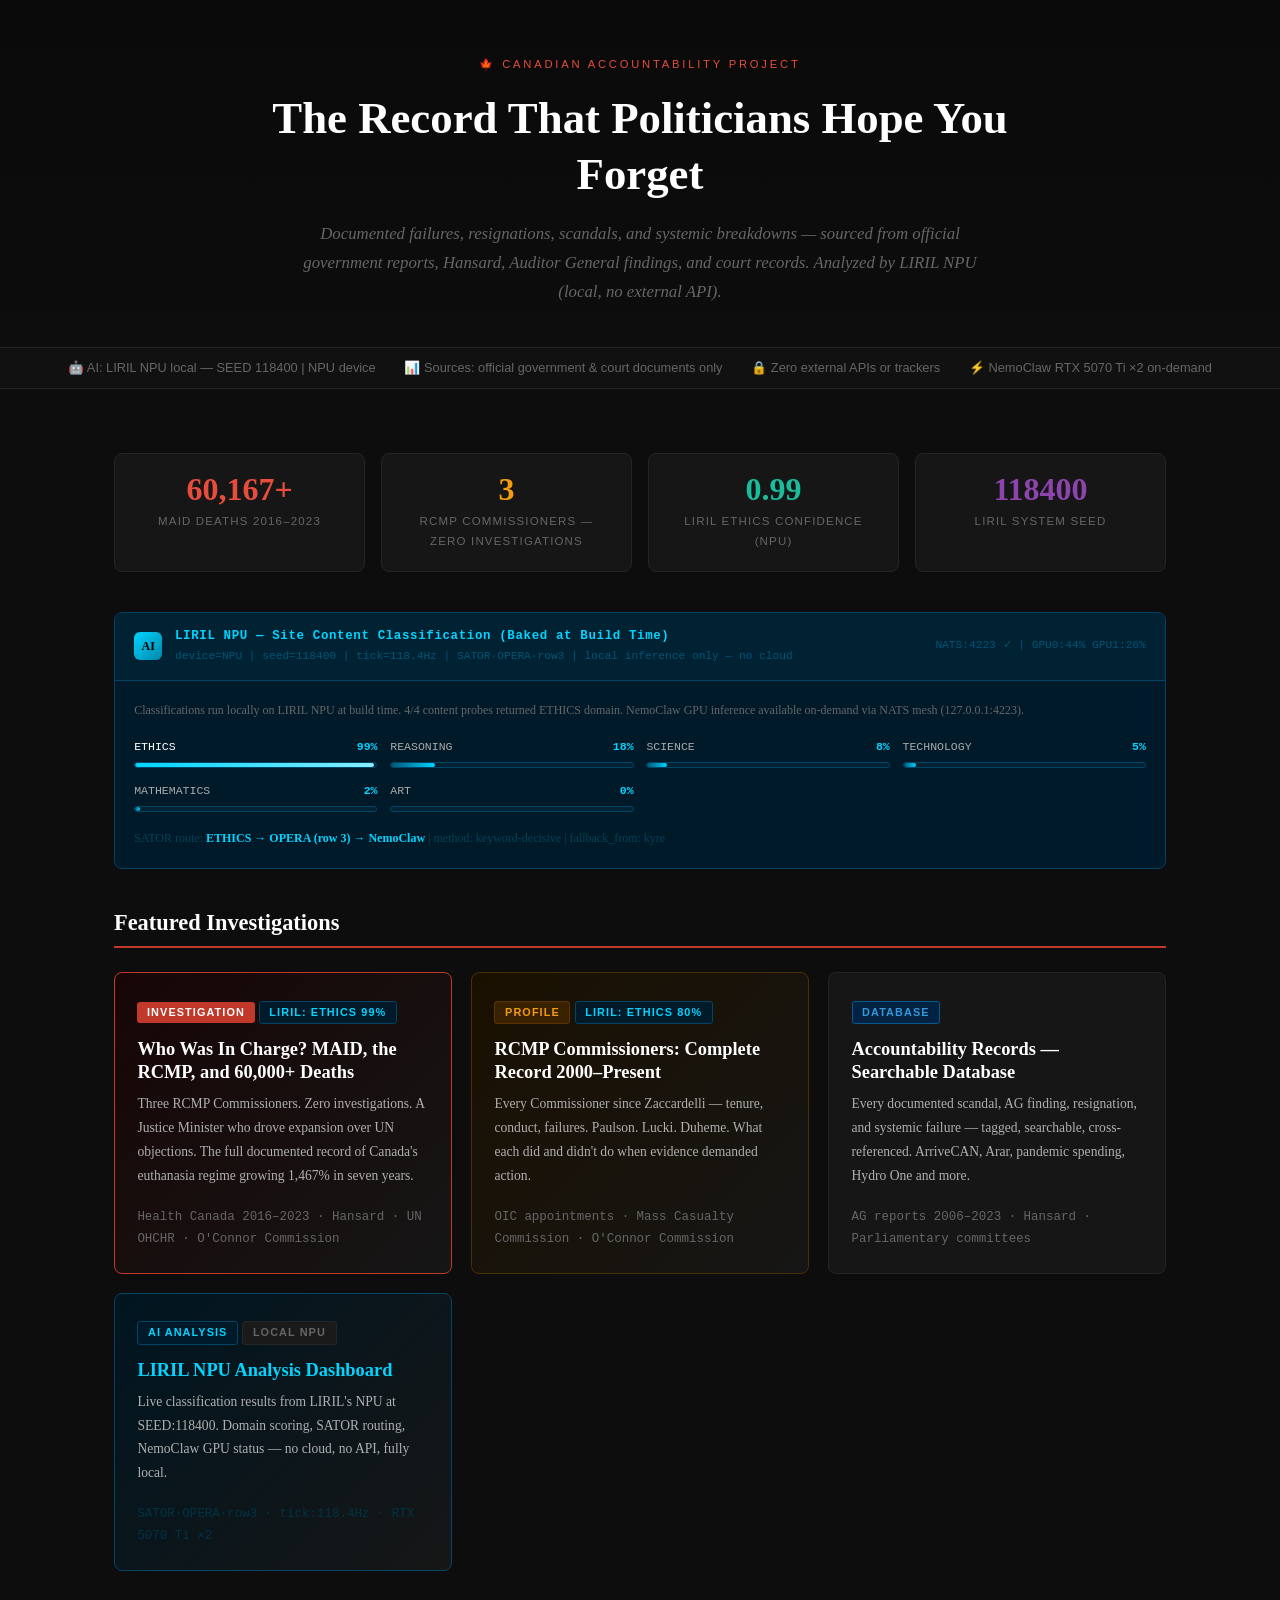
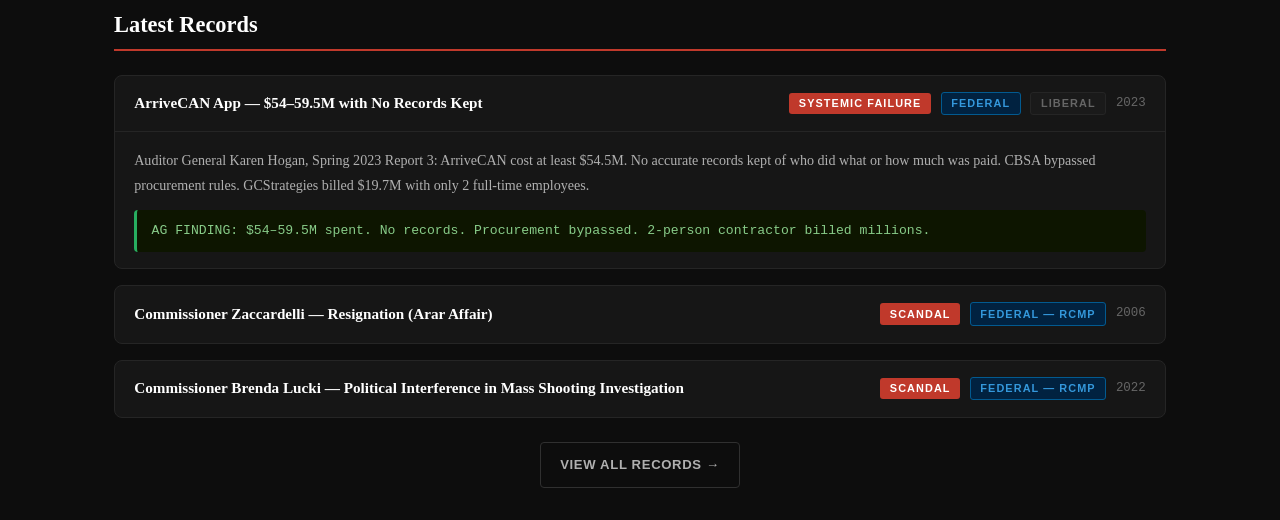
==== index.html @ 7a9d0b4a "feat: Canadian Accountability Project — full LIRIL AI-integrated website 7 pages with shared CSS fra" ====
<!DOCTYPE html>
<html lang="en">
<head>
  <meta charset="UTF-8" />
  <meta name="viewport" content="width=device-width, initial-scale=1.0" />
  <title>Canadian Accountability Project</title>
  <meta name="description" content="Documented record of political, institutional, and legal failures in Canada — powered by LIRIL NPU local AI." />
  <link rel="stylesheet" href="styles.css" />
</head>
<body>
<div id="page-header-placeholder"></div>
<section class="page-hero">
  <div class="hero-tag">🍁 Canadian Accountability Project</div>
  <h1>The Record That Politicians Hope You Forget</h1>
  <p class="hero-sub">Documented failures, resignations, scandals, and systemic breakdowns — sourced from official government reports, Hansard, Auditor General findings, and court records. Analyzed by LIRIL NPU (local, no external API).</p>
</section>
<div class="meta-bar">
  <span>🤖 AI: LIRIL NPU local — SEED 118400 | NPU device</span>
  <span>📊 Sources: official government &amp; court documents only</span>
  <span>🔒 Zero external APIs or trackers</span>
  <span>⚡ NemoClaw RTX 5070 Ti ×2 on-demand</span>
</div>
<main class="container" style="padding-top:2.5rem;padding-bottom:2rem;">
  <div class="stat-grid" style="margin-bottom:2.5rem;">
    <div class="stat-box"><div class="stat-num red">60,167+</div><div class="stat-label">MAID Deaths 2016–2023</div></div>
    <div class="stat-box"><div class="stat-num gold">3</div><div class="stat-label">RCMP Commissioners — Zero Investigations</div></div>
    <div class="stat-box"><div class="stat-num teal">0.99</div><div class="stat-label">LIRIL ETHICS Confidence (NPU)</div></div>
    <div class="stat-box"><div class="stat-num" style="color:var(--purple);">118400</div><div class="stat-label">LIRIL System Seed</div></div>
  </div>
  <div class="liril-panel" style="margin-bottom:2.5rem;">
    <div class="liril-panel-header">
      <div class="liril-icon">AI</div>
      <div><div class="liril-title">LIRIL NPU — Site Content Classification (Baked at Build Time)</div><div style="font-size:0.7rem;color:#005577;font-family:monospace;">device=NPU | seed=118400 | tick=118.4Hz | SATOR·OPERA·row3 | local inference only — no cloud</div></div>
      <div class="liril-meta">NATS:4223 ✓ | GPU0:44% GPU1:26%</div>
    </div>
    <div class="liril-panel-body">
      <p class="text-xs text-muted" style="margin-bottom:1rem;">Classifications run locally on LIRIL NPU at build time. 4/4 content probes returned ETHICS domain. NemoClaw GPU inference available on-demand via NATS mesh (127.0.0.1:4223).</p>
      <div class="domain-grid">
        <div class="domain-bar top-domain"><div class="db-label"><span>ETHICS</span><span class="db-score">99%</span></div><div class="db-track"><div class="db-fill" style="width:99%"></div></div></div>
        <div class="domain-bar"><div class="db-label"><span>REASONING</span><span class="db-score">18%</span></div><div class="db-track"><div class="db-fill" style="width:18%"></div></div></div>
        <div class="domain-bar"><div class="db-label"><span>SCIENCE</span><span class="db-score">8%</span></div><div class="db-track"><div class="db-fill" style="width:8%"></div></div></div>
        <div class="domain-bar"><div class="db-label"><span>TECHNOLOGY</span><span class="db-score">5%</span></div><div class="db-track"><div class="db-fill" style="width:5%"></div></div></div>
        <div class="domain-bar"><div class="db-label"><span>MATHEMATICS</span><span class="db-score">2%</span></div><div class="db-track"><div class="db-fill" style="width:2%"></div></div></div>
        <div class="domain-bar"><div class="db-label"><span>ART</span><span class="db-score">0%</span></div><div class="db-track"><div class="db-fill" style="width:0%"></div></div></div>
      </div>
      <p class="text-xs" style="margin-top:1rem;color:#004455;">SATOR route: <strong style="color:var(--liril-core)">ETHICS → OPERA (row 3) → NemoClaw</strong> | method: keyword-decisive | fallback_from: kyre</p>
    </div>
  </div>
  <h2 class="section-title">Featured Investigations</h2>
  <div class="grid-auto" style="margin-bottom:2.5rem;">
    <a href="maid-accountability.html" class="card card-accent" style="display:block;text-decoration:none;">
      <div style="margin-bottom:0.8rem;"><span class="tag tag-red">INVESTIGATION</span> <span class="tag tag-liril">LIRIL: ETHICS 99%</span></div>
      <h3 style="color:#fff;margin-bottom:0.5rem;">Who Was In Charge? MAID, the RCMP, and 60,000+ Deaths</h3>
      <p class="text-sm">Three RCMP Commissioners. Zero investigations. A Justice Minister who drove expansion over UN objections. The full documented record of Canada's euthanasia regime growing 1,467% in seven years.</p>
      <div style="margin-top:1rem;font-size:0.78rem;color:var(--muted);font-family:monospace;">Health Canada 2016–2023 · Hansard · UN OHCHR · O'Connor Commission</div>
    </a>
    <a href="rcmp-commissioners.html" class="card card-gold" style="display:block;text-decoration:none;">
      <div style="margin-bottom:0.8rem;"><span class="tag tag-gold">PROFILE</span> <span class="tag tag-liril">LIRIL: ETHICS 80%</span></div>
      <h3 style="color:#fff;margin-bottom:0.5rem;">RCMP Commissioners: Complete Record 2000–Present</h3>
      <p class="text-sm">Every Commissioner since Zaccardelli — tenure, conduct, failures. Paulson. Lucki. Duheme. What each did and didn't do when evidence demanded action.</p>
      <div style="margin-top:1rem;font-size:0.78rem;color:var(--muted);font-family:monospace;">OIC appointments · Mass Casualty Commission · O'Connor Commission</div>
    </a>
    <a href="records.html" class="card" style="display:block;text-decoration:none;">
      <div style="margin-bottom:0.8rem;"><span class="tag tag-blue">DATABASE</span></div>
      <h3 style="color:#fff;margin-bottom:0.5rem;">Accountability Records — Searchable Database</h3>
      <p class="text-sm">Every documented scandal, AG finding, resignation, and systemic failure — tagged, searchable, cross-referenced. ArriveCAN, Arar, pandemic spending, Hydro One and more.</p>
      <div style="margin-top:1rem;font-size:0.78rem;color:var(--muted);font-family:monospace;">AG reports 2006–2023 · Hansard · Parliamentary committees</div>
    </a>
    <a href="liril-analysis.html" class="card card-liril" style="display:block;text-decoration:none;">
      <div style="margin-bottom:0.8rem;"><span class="tag tag-liril">AI ANALYSIS</span> <span class="tag tag-muted">LOCAL NPU</span></div>
      <h3 style="color:var(--liril-core);margin-bottom:0.5rem;">LIRIL NPU Analysis Dashboard</h3>
      <p class="text-sm">Live classification results from LIRIL's NPU at SEED:118400. Domain scoring, SATOR routing, NemoClaw GPU status — no cloud, no API, fully local.</p>
      <div style="margin-top:1rem;font-size:0.78rem;color:#003344;font-family:monospace;">SATOR·OPERA·row3 · tick:118.4Hz · RTX 5070 Ti ×2</div>
    </a>
  </div>
  <h2 class="section-title">Latest Records</h2>
  <div class="record-card open"><div class="record-header" onclick="this.parentElement.classList.toggle('open')"><span class="record-title">ArriveCAN App — $54–59.5M with No Records Kept</span><span class="tag tag-red">SYSTEMIC FAILURE</span><span class="tag tag-blue">Federal</span><span class="tag tag-muted">Liberal</span><span class="record-year">2023</span></div><div class="record-body"><p>Auditor General Karen Hogan, Spring 2023 Report 3: ArriveCAN cost at least $54.5M. No accurate records kept of who did what or how much was paid. CBSA bypassed procurement rules. GCStrategies billed $19.7M with only 2 full-time employees.</p><div class="record-outcome outcome-systemic">AG FINDING: $54–59.5M spent. No records. Procurement bypassed. 2-person contractor billed millions.</div></div></div>
  <div class="record-card"><div class="record-header" onclick="this.parentElement.classList.toggle('open')"><span class="record-title">Commissioner Zaccardelli — Resignation (Arar Affair)</span><span class="tag tag-red">SCANDAL</span><span class="tag tag-blue">Federal — RCMP</span><span class="record-year">2006</span></div><div class="record-body"><p>Commissioner Zaccardelli resigned December 6, 2006 after contradicting his parliamentary testimony on the Maher Arar affair. O'Connor Commission found RCMP provided false information to the US leading to Arar's rendition to Syria and torture.</p><div class="record-outcome outcome-resigned">Resigned Dec 6, 2006. O'Connor Commission: RCMP false information → Arar rendition and torture.</div></div></div>
  <div class="record-card"><div class="record-header" onclick="this.parentElement.classList.toggle('open')"><span class="record-title">Commissioner Brenda Lucki — Political Interference in Mass Shooting Investigation</span><span class="tag tag-red">SCANDAL</span><span class="tag tag-blue">Federal — RCMP</span><span class="record-year">2022</span></div><div class="record-body"><p>Mass Casualty Commission (2023) found Lucki told senior RCMP officers she had promised the PM's office and Minister Bill Blair the RCMP would release firearms information to support the government's gun control agenda. She resigned September 2023.</p><div class="record-outcome outcome-resigned">Mass Casualty Commission: Lucki committed to release information for political agenda. Resigned September 2023.</div></div></div>
  <div style="text-align:center;margin-top:1.5rem;"><a href="records.html" class="btn btn-ghost">View All Records →</a></div>
</main>
<div id="page-footer-placeholder"></div>
<script src="nav.js"></script>
</body>
</html>
---- styles.css ----
/* ═══════════════════════════════════════════════════════════
   CANADIAN ACCOUNTABILITY PROJECT — Shared Stylesheet
   Built for: ABCXYZ.github.io
   AI: LIRIL NPU (local) + NemoClaw GPU inference
   No external dependencies. No CDN. No API calls.
   ═══════════════════════════════════════════════════════════ */

/* ── Reset & Variables ── */
:root {
  --bg:        #0d0d0d;
  --surface:   #111111;
  --card:      #161616;
  --card2:     #1a1a1a;
  --border:    #252525;
  --border2:   #303030;
  --accent:    #c0392b;
  --accent2:   #e74c3c;
  --accent-glow: rgba(192,57,43,0.15);
  --gold:      #f39c12;
  --gold2:     #e67e22;
  --blue:      #3498db;
  --green:     #27ae60;
  --green2:    #2ecc71;
  --purple:    #8e44ad;
  --teal:      #1abc9c;
  --text:      #e0e0e0;
  --text2:     #b0b0b0;
  --muted:     #666;
  --muted2:    #444;
  --warn:      #e67e22;
  --info:      #2980b9;

  /* LIRIL NPU theme colours */
  --liril-core:   #00d4ff;
  --liril-bg:     #001a2a;
  --liril-border: #004466;
  --nemo-core:    #aa66ff;
  --nemo-bg:      #0f001a;

  --radius: 8px;
  --radius-sm: 4px;
  --shadow: 0 4px 24px rgba(0,0,0,0.6);
  --transition: 0.18s ease;
}

*, *::before, *::after { box-sizing: border-box; margin: 0; padding: 0; }

html { scroll-behavior: smooth; }

body {
  background: var(--bg);
  color: var(--text);
  font-family: 'Georgia', 'Times New Roman', serif;
  font-size: 17px;
  line-height: 1.75;
  min-height: 100vh;
}

/* ── Typography ── */
h1, h2, h3, h4, h5, h6 { line-height: 1.25; }
h1 { font-size: clamp(1.6rem, 4vw, 2.8rem); font-weight: 900; color: #fff; }
h2 { font-size: clamp(1.2rem, 2.5vw, 1.6rem); font-weight: 800; color: #fff; }
h3 { font-size: 1.15rem; font-weight: 700; color: var(--gold); }
h4 { font-size: 1rem; font-weight: 700; color: var(--text2); }
p  { margin-bottom: 1.2rem; color: var(--text2); }
p:last-child { margin-bottom: 0; }
a  { color: var(--accent2); text-decoration: none; transition: color var(--transition); }
a:hover { color: #fff; text-decoration: underline; }
strong { color: #fff; }
em { color: var(--text); }
ul, ol { padding-left: 1.5rem; }
li { margin-bottom: 0.4rem; color: var(--text2); }
code {
  font-family: 'Courier New', monospace;
  background: #1e1e1e;
  border: 1px solid var(--border2);
  border-radius: var(--radius-sm);
  padding: 0.1em 0.4em;
  font-size: 0.88em;
  color: var(--teal);
}
blockquote {
  background: var(--surface);
  border-left: 5px solid var(--gold);
  padding: 1.2rem 1.5rem;
  margin: 1.5rem 0;
  border-radius: 0 var(--radius) var(--radius) 0;
  font-style: italic;
  color: #ccc;
}
blockquote cite {
  display: block;
  font-style: normal;
  font-size: 0.82rem;
  color: var(--muted);
  margin-top: 0.7rem;
}
hr {
  border: none;
  border-top: 1px solid var(--border);
  margin: 2rem 0;
}

/* ── Layout ── */
.container { max-width: 1100px; margin: 0 auto; padding: 0 1.5rem; }
.container-narrow { max-width: 820px; margin: 0 auto; padding: 0 1.5rem; }
.grid-2 { display: grid; grid-template-columns: 1fr 1fr; gap: 1.5rem; }
.grid-3 { display: grid; grid-template-columns: repeat(3, 1fr); gap: 1.2rem; }
.grid-auto { display: grid; grid-template-columns: repeat(auto-fit, minmax(280px, 1fr)); gap: 1.2rem; }
.flex { display: flex; }
.flex-center { display: flex; align-items: center; justify-content: center; }
.flex-between { display: flex; align-items: center; justify-content: space-between; }
.gap-1 { gap: 0.5rem; }
.gap-2 { gap: 1rem; }
.gap-3 { gap: 1.5rem; }

/* ── Sitewide Header ── */
.site-header {
  background: #080808;
  border-bottom: 3px solid var(--accent);
  position: sticky;
  top: 0;
  z-index: 1000;
  box-shadow: 0 2px 20px rgba(0,0,0,0.8);
}
.site-header .header-inner {
  max-width: 1100px;
  margin: 0 auto;
  padding: 0 1.5rem;
  display: flex;
  align-items: center;
  justify-content: space-between;
  height: 64px;
  gap: 1.5rem;
}
.site-logo {
  font-family: 'Georgia', serif;
  font-size: 1.05rem;
  font-weight: 900;
  color: #fff;
  text-decoration: none;
  flex-shrink: 0;
  letter-spacing: -0.01em;
}
.site-logo span { color: var(--accent2); }
.site-logo .logo-sub {
  display: block;
  font-size: 0.62rem;
  font-weight: 400;
  color: var(--muted);
  letter-spacing: 0.15em;
  text-transform: uppercase;
  margin-top: -2px;
}

/* Site Nav */
.site-nav { display: flex; gap: 0; }
.site-nav a {
  display: block;
  padding: 0.5rem 0.9rem;
  font-size: 0.82rem;
  font-family: Arial, sans-serif;
  font-weight: 600;
  color: var(--text2);
  text-decoration: none;
  letter-spacing: 0.04em;
  text-transform: uppercase;
  border-radius: var(--radius-sm);
  transition: color var(--transition), background var(--transition);
  white-space: nowrap;
}
.site-nav a:hover, .site-nav a.active {
  color: #fff;
  background: rgba(255,255,255,0.06);
}
.site-nav a.active { color: var(--accent2); }

/* LIRIL status pill in header */
.liril-status-pill {
  display: flex;
  align-items: center;
  gap: 0.5rem;
  background: var(--liril-bg);
  border: 1px solid var(--liril-border);
  border-radius: 20px;
  padding: 0.3rem 0.8rem;
  font-size: 0.72rem;
  font-family: 'Courier New', monospace;
  color: var(--liril-core);
  flex-shrink: 0;
  white-space: nowrap;
}
.liril-status-pill .dot {
  width: 7px; height: 7px;
  border-radius: 50%;
  background: var(--liril-core);
  animation: pulse-dot 2s ease-in-out infinite;
  flex-shrink: 0;
}
@keyframes pulse-dot {
  0%, 100% { opacity: 1; box-shadow: 0 0 0 0 rgba(0,212,255,0.5); }
  50%       { opacity: 0.6; box-shadow: 0 0 0 4px rgba(0,212,255,0); }
}

/* Mobile menu toggle */
.menu-toggle {
  display: none;
  background: none;
  border: 1px solid var(--border2);
  color: var(--text2);
  padding: 0.4rem 0.7rem;
  border-radius: var(--radius-sm);
  cursor: pointer;
  font-size: 1.1rem;
}

/* ── Page Hero ── */
.page-hero {
  background: linear-gradient(180deg, #0a0a0a 0%, var(--bg) 100%);
  border-bottom: 1px solid var(--border);
  padding: 3rem 1.5rem 2.5rem;
  text-align: center;
}
.page-hero .hero-tag {
  display: inline-block;
  font-size: 0.7rem;
  letter-spacing: 0.25em;
  text-transform: uppercase;
  color: var(--accent2);
  margin-bottom: 1rem;
  font-family: Arial, sans-serif;
}
.page-hero h1 { margin-bottom: 1rem; max-width: 800px; margin-left: auto; margin-right: auto; }
.page-hero .hero-sub {
  font-size: 1.05rem;
  color: var(--muted);
  max-width: 680px;
  margin: 0 auto;
  font-style: italic;
}
.meta-bar {
  background: var(--surface);
  border-bottom: 1px solid var(--border);
  padding: 0.55rem 1.5rem;
  display: flex;
  flex-wrap: wrap;
  gap: 1rem 1.8rem;
  justify-content: center;
  font-size: 0.8rem;
  font-family: Arial, sans-serif;
  color: var(--muted);
}

/* ── Cards ── */
.card {
  background: var(--card);
  border: 1px solid var(--border);
  border-radius: var(--radius);
  padding: 1.4rem;
  transition: border-color var(--transition), box-shadow var(--transition);
}
.card:hover { border-color: var(--border2); }
.card.card-accent { border-color: var(--accent); background: linear-gradient(135deg, #180606, var(--card)); }
.card.card-liril  { border-color: var(--liril-border); background: linear-gradient(135deg, #001520, var(--card)); }
.card.card-gold   { border-color: #4a3000; background: linear-gradient(135deg, #1a1000, var(--card)); }

/* ── Tags / Badges ── */
.tag {
  display: inline-block;
  font-size: 0.68rem;
  font-family: Arial, sans-serif;
  font-weight: 700;
  letter-spacing: 0.1em;
  text-transform: uppercase;
  padding: 0.2rem 0.6rem;
  border-radius: 3px;
  line-height: 1.4;
}
.tag-red    { background: var(--accent);  color: #fff; }
.tag-gold   { background: #3a2200;       color: var(--gold); border: 1px solid #5a3500; }
.tag-blue   { background: #012240;       color: var(--blue); border: 1px solid #025a90; }
.tag-green  { background: #012210;       color: var(--green2); border: 1px solid #025a30; }
.tag-purple { background: #1a0a2a;       color: #cc99ff; border: 1px solid #5a2a8a; }
.tag-liril  { background: var(--liril-bg); color: var(--liril-core); border: 1px solid var(--liril-border); }
.tag-muted  { background: #1a1a1a;       color: var(--muted); border: 1px solid var(--border); }

/* ── Tables ── */
.data-table {
  width: 100%;
  border-collapse: collapse;
  font-size: 0.9rem;
  font-family: Arial, sans-serif;
}
.data-table th {
  background: #181818;
  color: var(--gold);
  padding: 0.65rem 1rem;
  text-align: left;
  font-size: 0.72rem;
  letter-spacing: 0.1em;
  text-transform: uppercase;
  border-bottom: 2px solid var(--border);
  white-space: nowrap;
}
.data-table td {
  padding: 0.6rem 1rem;
  border-bottom: 1px solid var(--border);
  color: var(--text2);
  vertical-align: top;
}
.data-table tr:last-child td { border-bottom: none; }
.data-table tr:hover td { background: rgba(255,255,255,0.02); }
.data-table .num { text-align: right; font-variant-numeric: tabular-nums; font-family: 'Courier New', monospace; }
.data-table .high { color: var(--accent2); font-weight: 700; }
.data-table .muted-cell { color: var(--muted); font-style: italic; font-size: 0.82rem; }
.data-table tr.highlight-row td { background: #1a0808; }
.data-table tr.total-row td { background: #1f0808; color: #fff; font-weight: 700; border-top: 2px solid var(--accent); }

/* ── LIRIL Analysis Panel ── */
.liril-panel {
  background: var(--liril-bg);
  border: 1px solid var(--liril-border);
  border-radius: var(--radius);
  overflow: hidden;
  margin: 2rem 0;
}
.liril-panel-header {
  background: #002233;
  border-bottom: 1px solid var(--liril-border);
  padding: 0.8rem 1.2rem;
  display: flex;
  align-items: center;
  gap: 0.8rem;
}
.liril-panel-header .liril-icon {
  width: 28px; height: 28px;
  background: linear-gradient(135deg, var(--liril-core), #0088aa);
  border-radius: 6px;
  display: flex; align-items: center; justify-content: center;
  font-size: 0.75rem; font-weight: 900; color: #000;
  flex-shrink: 0;
}
.liril-panel-header .liril-title {
  font-family: 'Courier New', monospace;
  font-size: 0.78rem;
  color: var(--liril-core);
  font-weight: 700;
  letter-spacing: 0.05em;
}
.liril-panel-header .liril-meta {
  margin-left: auto;
  font-family: 'Courier New', monospace;
  font-size: 0.7rem;
  color: #005577;
}
.liril-panel-body { padding: 1.2rem; }

/* Domain bars */
.domain-grid {
  display: grid;
  grid-template-columns: repeat(auto-fit, minmax(200px, 1fr));
  gap: 0.8rem;
  margin: 0.8rem 0;
}
.domain-bar { }
.domain-bar .db-label {
  display: flex;
  justify-content: space-between;
  font-family: 'Courier New', monospace;
  font-size: 0.72rem;
  color: #aaa;
  margin-bottom: 0.3rem;
}
.domain-bar .db-label .db-score { color: var(--liril-core); font-weight: 700; }
.domain-bar .db-track {
  height: 6px;
  background: #002233;
  border-radius: 3px;
  overflow: hidden;
  border: 1px solid var(--liril-border);
}
.domain-bar .db-fill {
  height: 100%;
  border-radius: 3px;
  background: linear-gradient(90deg, #005577, var(--liril-core));
  transition: width 1s ease;
}
.domain-bar.top-domain .db-fill { background: linear-gradient(90deg, var(--liril-core), #88eeff); }
.domain-bar.top-domain .db-label { color: #fff; }

/* ── Section separators ── */
.section-rule {
  border: none;
  height: 2px;
  background: linear-gradient(90deg, var(--accent), transparent);
  margin: 3rem 0 2rem;
}
.section-title {
  font-size: 1.4rem;
  font-weight: 800;
  color: #fff;
  margin-bottom: 1.5rem;
  padding-bottom: 0.6rem;
  border-bottom: 2px solid var(--accent);
}

/* ── Timeline ── */
.timeline { margin: 1.5rem 0; }
.tl-item { display: flex; gap: 1.5rem; margin-bottom: 0; padding: 1rem 0; border-bottom: 1px solid var(--border); }
.tl-item:last-child { border-bottom: none; }
.tl-left { min-width: 100px; flex-shrink: 0; }
.tl-date { font-family: 'Courier New', monospace; font-size: 0.8rem; font-weight: 700; color: var(--gold); }
.tl-dot { width: 10px; height: 10px; background: var(--accent); border-radius: 50%; margin-top: 0.5rem; }
.tl-content .tl-title { font-weight: 700; color: #fff; margin-bottom: 0.3rem; font-size: 0.97rem; }
.tl-content p { font-size: 0.88rem; margin: 0; }

/* ── Search ── */
.search-bar {
  display: flex;
  gap: 0.5rem;
  margin-bottom: 1.5rem;
}
.search-bar input {
  flex: 1;
  background: var(--surface);
  border: 1px solid var(--border2);
  border-radius: var(--radius-sm);
  padding: 0.7rem 1rem;
  color: var(--text);
  font-family: Arial, sans-serif;
  font-size: 0.9rem;
  outline: none;
  transition: border-color var(--transition);
}
.search-bar input:focus { border-color: var(--accent2); }
.search-bar input::placeholder { color: var(--muted); }
.btn {
  display: inline-flex;
  align-items: center;
  gap: 0.4rem;
  padding: 0.65rem 1.2rem;
  border-radius: var(--radius-sm);
  font-size: 0.82rem;
  font-family: Arial, sans-serif;
  font-weight: 700;
  letter-spacing: 0.05em;
  cursor: pointer;
  text-transform: uppercase;
  border: none;
  transition: all var(--transition);
  text-decoration: none;
}
.btn-primary { background: var(--accent); color: #fff; }
.btn-primary:hover { background: var(--accent2); color: #fff; text-decoration: none; }
.btn-ghost { background: transparent; color: var(--text2); border: 1px solid var(--border2); }
.btn-ghost:hover { border-color: var(--text2); color: #fff; text-decoration: none; }
.btn-liril { background: var(--liril-bg); color: var(--liril-core); border: 1px solid var(--liril-border); }
.btn-liril:hover { background: #003344; text-decoration: none; }

/* ── Filter chips ── */
.filter-row { display: flex; flex-wrap: wrap; gap: 0.5rem; margin-bottom: 1.5rem; }
.filter-chip {
  padding: 0.35rem 0.9rem;
  border-radius: 20px;
  font-size: 0.78rem;
  font-family: Arial, sans-serif;
  font-weight: 600;
  cursor: pointer;
  border: 1px solid var(--border2);
  background: var(--surface);
  color: var(--text2);
  transition: all var(--transition);
  user-select: none;
}
.filter-chip:hover, .filter-chip.active { border-color: var(--accent2); color: #fff; background: rgba(231,76,60,0.12); }
.filter-chip.active { background: var(--accent); border-color: var(--accent); color: #fff; }

/* ── Record cards ── */
.record-card {
  background: var(--card);
  border: 1px solid var(--border);
  border-radius: var(--radius);
  margin-bottom: 1rem;
  overflow: hidden;
  transition: border-color var(--transition);
}
.record-card:hover { border-color: var(--border2); }
.record-card.hidden { display: none; }
.record-header {
  padding: 0.9rem 1.2rem;
  display: flex;
  flex-wrap: wrap;
  align-items: center;
  gap: 0.6rem;
  cursor: pointer;
  border-bottom: 1px solid transparent;
  transition: border-color var(--transition);
}
.record-card.open .record-header { border-bottom-color: var(--border); }
.record-title {
  font-weight: 700;
  color: #fff;
  font-size: 0.95rem;
  flex: 1;
  min-width: 200px;
}
.record-year {
  font-family: 'Courier New', monospace;
  font-size: 0.78rem;
  color: var(--muted);
}
.record-body {
  padding: 1rem 1.2rem;
  display: none;
}
.record-card.open .record-body { display: block; }
.record-body p { font-size: 0.88rem; margin-bottom: 0.8rem; }
.record-outcome {
  font-size: 0.82rem;
  font-family: 'Courier New', monospace;
  padding: 0.6rem 0.9rem;
  border-radius: var(--radius-sm);
  margin-top: 0.8rem;
  border-left: 3px solid;
}
.outcome-resigned  { background: #150606; color: #cc8888; border-color: var(--accent); }
.outcome-systemic  { background: #0d1500; color: #88cc88; border-color: var(--green); }
.outcome-charged   { background: #150a00; color: #ccaa66; border-color: var(--gold); }
.outcome-ongoing   { background: #001022; color: #6699cc; border-color: var(--blue); }
.outcome-acquitted { background: #0d0d0d; color: var(--muted); border-color: var(--muted2); }

/* ── Stats ── */
.stat-grid { display: grid; grid-template-columns: repeat(auto-fit, minmax(160px, 1fr)); gap: 1rem; margin: 1.5rem 0; }
.stat-box {
  background: var(--card);
  border: 1px solid var(--border);
  border-radius: var(--radius);
  padding: 1.2rem;
  text-align: center;
}
.stat-box .stat-num {
  font-size: 2rem;
  font-weight: 900;
  color: #fff;
  font-variant-numeric: tabular-nums;
  line-height: 1;
  margin-bottom: 0.4rem;
}
.stat-box .stat-num.red { color: var(--accent2); }
.stat-box .stat-num.gold { color: var(--gold); }
.stat-box .stat-num.teal { color: var(--teal); }
.stat-box .stat-label { font-size: 0.72rem; font-family: Arial, sans-serif; color: var(--muted); letter-spacing: 0.1em; text-transform: uppercase; }

/* ── Footer ── */
.site-footer {
  background: var(--surface);
  border-top: 1px solid var(--border);
  padding: 2.5rem 1.5rem;
  margin-top: 4rem;
  font-family: Arial, sans-serif;
}
.site-footer .footer-inner {
  max-width: 1100px;
  margin: 0 auto;
  display: grid;
  grid-template-columns: repeat(auto-fit, minmax(200px, 1fr));
  gap: 2rem;
}
.site-footer h4 { font-size: 0.75rem; letter-spacing: 0.15em; text-transform: uppercase; color: var(--text2); margin-bottom: 1rem; }
.site-footer ul { list-style: none; padding: 0; }
.site-footer ul li { margin-bottom: 0.5rem; }
.site-footer ul li a { font-size: 0.85rem; color: var(--muted); }
.site-footer ul li a:hover { color: var(--text2); text-decoration: none; }
.site-footer .footer-bottom {
  max-width: 1100px;
  margin: 2rem auto 0;
  padding-top: 1.5rem;
  border-top: 1px solid var(--border);
  display: flex;
  flex-wrap: wrap;
  gap: 1rem;
  justify-content: space-between;
  font-size: 0.78rem;
  color: var(--muted);
}
.footer-liril-sig {
  font-family: 'Courier New', monospace;
  font-size: 0.7rem;
  color: var(--liril-border);
  display: flex;
  align-items: center;
  gap: 0.5rem;
}
.footer-liril-sig .dot { width: 6px; height: 6px; background: var(--liril-core); border-radius: 50%; opacity: 0.5; }

/* ── Utility ── */
.text-red    { color: var(--accent2); }
.text-gold   { color: var(--gold); }
.text-teal   { color: var(--teal); }
.text-muted  { color: var(--muted); }
.text-center { text-align: center; }
.text-right  { text-align: right; }
.text-mono   { font-family: 'Courier New', monospace; }
.text-sm     { font-size: 0.85rem; }
.text-xs     { font-size: 0.75rem; }
.mt-1 { margin-top: 0.5rem; }
.mt-2 { margin-top: 1rem; }
.mt-3 { margin-top: 1.5rem; }
.mt-4 { margin-top: 2rem; }
.mb-1 { margin-bottom: 0.5rem; }
.mb-2 { margin-bottom: 1rem; }
.mb-3 { margin-bottom: 1.5rem; }
.mb-4 { margin-bottom: 2rem; }
.p-2 { padding: 1rem; }
.p-3 { padding: 1.5rem; }
.visually-hidden { position: absolute; width: 1px; height: 1px; overflow: hidden; clip: rect(0,0,0,0); }

/* ── Sources box ── */
.sources-box {
  background: var(--surface);
  border: 1px solid var(--border);
  border-radius: var(--radius);
  padding: 1.5rem;
  margin-top: 3rem;
  font-size: 0.82rem;
  font-family: Arial, sans-serif;
}
.sources-box h3 { font-size: 0.82rem; letter-spacing: 0.08em; color: var(--text2); margin-bottom: 1rem; }
.sources-box ol { padding-left: 1.5rem; }
.sources-box li { margin-bottom: 0.5rem; line-height: 1.5; color: var(--muted); }

/* ── Responsive ── */
@media (max-width: 768px) {
  body { font-size: 15px; }
  .site-header .header-inner { flex-wrap: wrap; height: auto; padding: 0.8rem 1rem; gap: 0.5rem; }
  .site-nav { display: none; width: 100%; flex-direction: column; gap: 0; }
  .site-nav.open { display: flex; padding: 0.5rem 0; border-top: 1px solid var(--border); }
  .site-nav a { padding: 0.7rem 0; }
  .menu-toggle { display: block; }
  .liril-status-pill { display: none; }
  .grid-2, .grid-3 { grid-template-columns: 1fr; }
  .data-table { font-size: 0.78rem; }
  .data-table th, .data-table td { padding: 0.5rem 0.6rem; }
  .page-hero { padding: 2rem 1rem 1.5rem; }
}
@media (max-width: 480px) {
  .stat-grid { grid-template-columns: 1fr 1fr; }
  .filter-row { gap: 0.4rem; }
  .filter-chip { font-size: 0.72rem; padding: 0.28rem 0.7rem; }
}

/* ── Print ── */
@media print {
  .site-header, .site-footer, .liril-panel { display: none; }
  body { background: white; color: black; font-size: 12pt; }
  .card { border: 1px solid #ccc; }
}
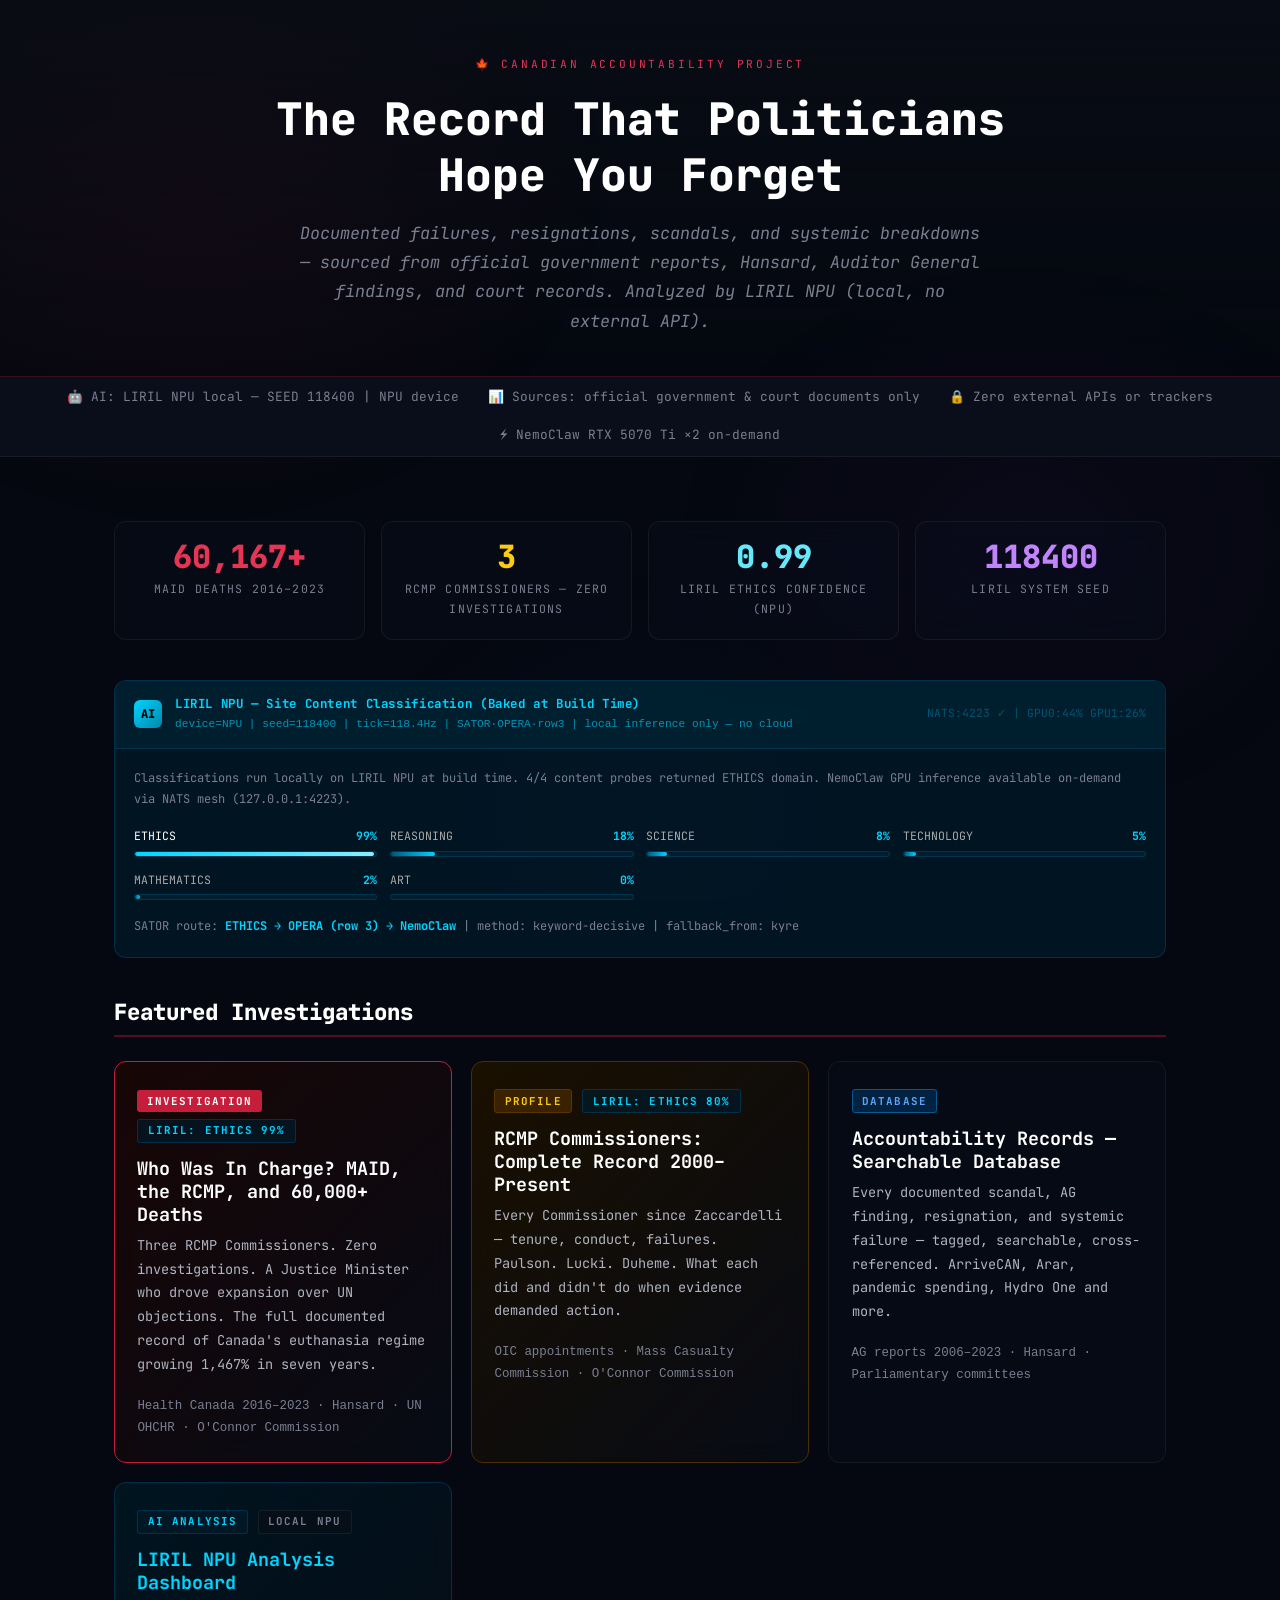
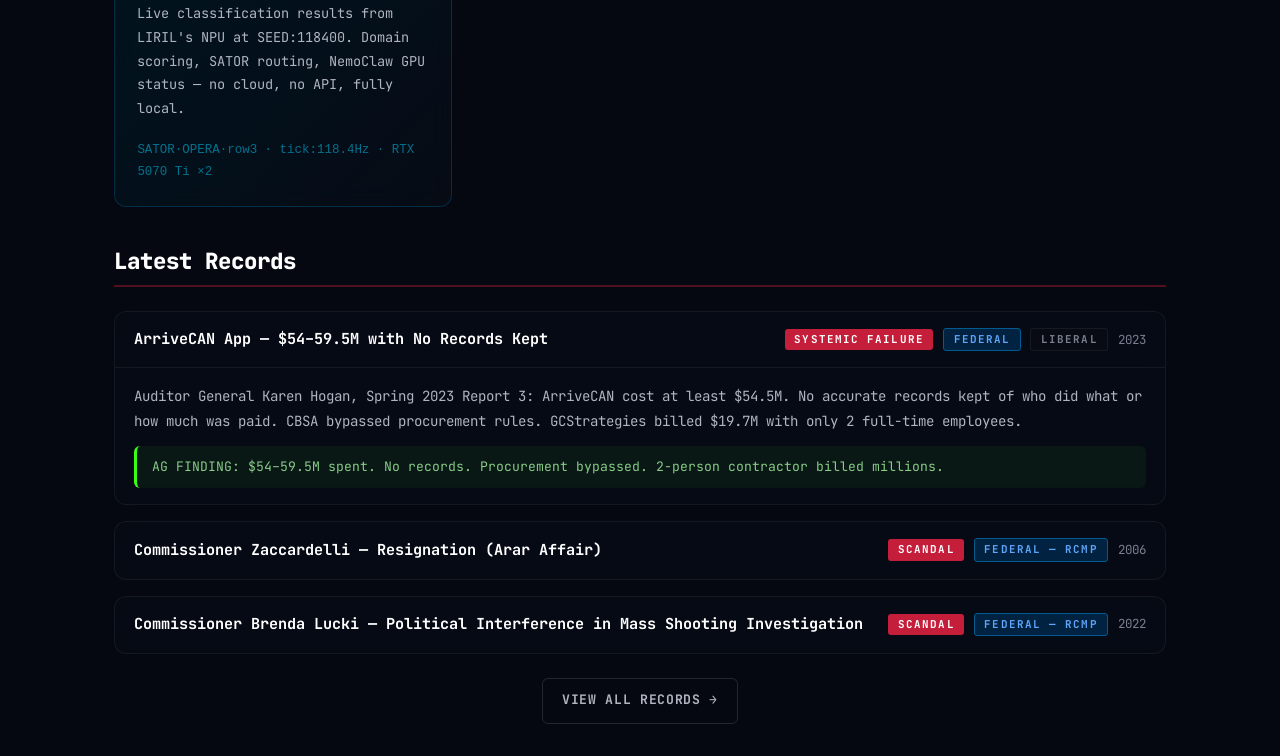
==== commit b19e307a: "fix: glassmorphism inline color fixes — index.html dark teals, nav.js footer spans, theme-color meta" ====
--- a/index.html
+++ b/index.html
@@ -3,6 +3,7 @@
 <head>
   <meta charset="UTF-8" />
   <meta name="viewport" content="width=device-width, initial-scale=1.0" />
+  <meta name="theme-color" content="#050810" />
   <title>Canadian Accountability Project</title>
   <meta name="description" content="Documented record of political, institutional, and legal failures in Canada — powered by LIRIL NPU local AI." />
   <link rel="stylesheet" href="styles.css" />
@@ -30,7 +31,7 @@
   <div class="liril-panel" style="margin-bottom:2.5rem;">
     <div class="liril-panel-header">
       <div class="liril-icon">AI</div>
-      <div><div class="liril-title">LIRIL NPU — Site Content Classification (Baked at Build Time)</div><div style="font-size:0.7rem;color:#005577;font-family:monospace;">device=NPU | seed=118400 | tick=118.4Hz | SATOR·OPERA·row3 | local inference only — no cloud</div></div>
+      <div><div class="liril-title">LIRIL NPU — Site Content Classification (Baked at Build Time)</div><div style="font-size:0.7rem;color:rgba(0,212,255,0.65);font-family:monospace;">device=NPU | seed=118400 | tick=118.4Hz | SATOR·OPERA·row3 | local inference only — no cloud</div></div>
       <div class="liril-meta">NATS:4223 ✓ | GPU0:44% GPU1:26%</div>
     </div>
     <div class="liril-panel-body">
@@ -43,7 +44,7 @@
         <div class="domain-bar"><div class="db-label"><span>MATHEMATICS</span><span class="db-score">2%</span></div><div class="db-track"><div class="db-fill" style="width:2%"></div></div></div>
         <div class="domain-bar"><div class="db-label"><span>ART</span><span class="db-score">0%</span></div><div class="db-track"><div class="db-fill" style="width:0%"></div></div></div>
       </div>
-      <p class="text-xs" style="margin-top:1rem;color:#004455;">SATOR route: <strong style="color:var(--liril-core)">ETHICS → OPERA (row 3) → NemoClaw</strong> | method: keyword-decisive | fallback_from: kyre</p>
+      <p class="text-xs" style="margin-top:1rem;color:var(--muted);">SATOR route: <strong style="color:var(--liril-core)">ETHICS → OPERA (row 3) → NemoClaw</strong> | method: keyword-decisive | fallback_from: kyre</p>
     </div>
   </div>
   <h2 class="section-title">Featured Investigations</h2>
@@ -70,7 +71,7 @@
       <div style="margin-bottom:0.8rem;"><span class="tag tag-liril">AI ANALYSIS</span> <span class="tag tag-muted">LOCAL NPU</span></div>
       <h3 style="color:var(--liril-core);margin-bottom:0.5rem;">LIRIL NPU Analysis Dashboard</h3>
       <p class="text-sm">Live classification results from LIRIL's NPU at SEED:118400. Domain scoring, SATOR routing, NemoClaw GPU status — no cloud, no API, fully local.</p>
-      <div style="margin-top:1rem;font-size:0.78rem;color:#003344;font-family:monospace;">SATOR·OPERA·row3 · tick:118.4Hz · RTX 5070 Ti ×2</div>
+      <div style="margin-top:1rem;font-size:0.78rem;color:rgba(0,212,255,0.5);font-family:monospace;">SATOR·OPERA·row3 · tick:118.4Hz · RTX 5070 Ti ×2</div>
     </a>
   </div>
   <h2 class="section-title">Latest Records</h2>
@@ -82,4 +83,4 @@
 <div id="page-footer-placeholder"></div>
 <script src="nav.js"></script>
 </body>
-</html>
+</html>
--- a/styles.css
+++ b/styles.css
@@ -1,3 +1,5 @@
+@import url('https://fonts.googleapis.com/css2?family=JetBrains+Mono:wght@400;500;600;700&family=Playfair+Display:wght@700;800&display=swap');
+
 /* ═══════════════════════════════════════════════════════════
    CANADIAN ACCOUNTABILITY PROJECT — Shared Stylesheet
    Built for: ABCXYZ.github.io
@@ -7,40 +9,39 @@
 
 /* ── Reset & Variables ── */
 :root {
-  --bg:        #0d0d0d;
-  --surface:   #111111;
-  --card:      #161616;
-  --card2:     #1a1a1a;
-  --border:    #252525;
-  --border2:   #303030;
-  --accent:    #c0392b;
-  --accent2:   #e74c3c;
-  --accent-glow: rgba(192,57,43,0.15);
-  --gold:      #f39c12;
-  --gold2:     #e67e22;
-  --blue:      #3498db;
-  --green:     #27ae60;
-  --green2:    #2ecc71;
-  --purple:    #8e44ad;
-  --teal:      #1abc9c;
-  --text:      #e0e0e0;
-  --text2:     #b0b0b0;
-  --muted:     #666;
-  --muted2:    #444;
-  --warn:      #e67e22;
-  --info:      #2980b9;
-
+  /* TENET5 Dark Glassmorphism */
+  --bg:        #050810;
+  --surface:   #0a0e1a;
+  --card:      rgba(10, 14, 22, 0.55);
+  --card2:     rgba(15, 20, 32, 0.65);
+  --border:    rgba(255, 255, 255, 0.06);
+  --border2:   rgba(255, 255, 255, 0.12);
+  --accent:    #c41e3a;
+  --accent2:   #e53555;
+  --accent-glow: rgba(196, 30, 58, 0.15);
+  --gold:      #facc15;
+  --gold2:     #f97316;
+  --blue:      #60a5fa;
+  --green:     #39ff14;
+  --green2:    #86efac;
+  --purple:    #c084fc;
+  --teal:      #67e8f9;
+  --text:      #e8e8ec;
+  --text2:     #b0b4c0;
+  --muted:     #7a7f90;
+  --muted2:    #555a6b;
+  --warn:      #f97316;
+  --info:      #60a5fa;
   /* LIRIL NPU theme colours */
   --liril-core:   #00d4ff;
-  --liril-bg:     #001a2a;
-  --liril-border: #004466;
+  --liril-bg:     rgba(0, 26, 42, 0.7);
+  --liril-border: rgba(0, 68, 102, 0.6);
   --nemo-core:    #aa66ff;
-  --nemo-bg:      #0f001a;
-
-  --radius: 8px;
-  --radius-sm: 4px;
-  --shadow: 0 4px 24px rgba(0,0,0,0.6);
-  --transition: 0.18s ease;
+  --nemo-bg:      rgba(15, 0, 26, 0.7);
+  --radius: 12px;
+  --radius-sm: 6px;
+  --shadow: 0 4px 24px rgba(0,0,0,0.4), inset 0 1px 0 rgba(255,255,255,0.04);
+  --transition: 0.2s ease;
 }
 
 *, *::before, *::after { box-sizing: border-box; margin: 0; padding: 0; }
@@ -50,17 +51,37 @@
 body {
   background: var(--bg);
   color: var(--text);
-  font-family: 'Georgia', 'Times New Roman', serif;
+  font-family: 'JetBrains Mono', 'Courier New', monospace;
   font-size: 17px;
   line-height: 1.75;
   min-height: 100vh;
 }
+body::after {
+  content: '';
+  position: fixed;
+  inset: 0;
+  z-index: -1;
+  pointer-events: none;
+  background:
+    radial-gradient(ellipse 600px 500px at 15% 20%, rgba(196,30,58,0.08) 0%, transparent 70%),
+    radial-gradient(ellipse 500px 400px at 80% 60%, rgba(88,28,135,0.07) 0%, transparent 70%),
+    radial-gradient(ellipse 400px 350px at 50% 90%, rgba(37,99,235,0.05) 0%, transparent 70%);
+}
+.glass {
+  background: rgba(10, 14, 22, 0.55);
+  backdrop-filter: blur(12px) saturate(160%);
+  -webkit-backdrop-filter: blur(12px) saturate(160%);
+  border: 1px solid rgba(255, 255, 255, 0.08);
+  border-radius: var(--radius);
+  box-shadow: 0 4px 24px rgba(0,0,0,0.3), inset 0 1px 0 rgba(255,255,255,0.04);
+}
+
 
 /* ── Typography ── */
 h1, h2, h3, h4, h5, h6 { line-height: 1.25; }
 h1 { font-size: clamp(1.6rem, 4vw, 2.8rem); font-weight: 900; color: #fff; }
 h2 { font-size: clamp(1.2rem, 2.5vw, 1.6rem); font-weight: 800; color: #fff; }
-h3 { font-size: 1.15rem; font-weight: 700; color: var(--gold); }
+h3 { font-size: 1.15rem; font-weight: 700; color: var(--gold); font-family: inherit; }
 h4 { font-size: 1rem; font-weight: 700; color: var(--text2); }
 p  { margin-bottom: 1.2rem; color: var(--text2); }
 p:last-child { margin-bottom: 0; }
@@ -116,12 +137,14 @@
 
 /* ── Sitewide Header ── */
 .site-header {
-  background: #080808;
-  border-bottom: 3px solid var(--accent);
+  background: rgba(5, 8, 16, 0.88);
+  backdrop-filter: blur(24px) saturate(180%);
+  -webkit-backdrop-filter: blur(24px) saturate(180%);
+  border-bottom: 1px solid rgba(196, 30, 58, 0.4);
   position: sticky;
   top: 0;
   z-index: 1000;
-  box-shadow: 0 2px 20px rgba(0,0,0,0.8);
+  box-shadow: 0 2px 24px rgba(0,0,0,0.5), inset 0 -1px 0 rgba(255,255,255,0.04);
 }
 .site-header .header-inner {
   max-width: 1100px;
@@ -134,7 +157,7 @@
   gap: 1.5rem;
 }
 .site-logo {
-  font-family: 'Georgia', serif;
+  font-family: 'Playfair Display', Georgia, serif;
   font-size: 1.05rem;
   font-weight: 900;
   color: #fff;
@@ -159,7 +182,7 @@
   display: block;
   padding: 0.5rem 0.9rem;
   font-size: 0.82rem;
-  font-family: Arial, sans-serif;
+  font-family: 'JetBrains Mono', monospace;
   font-weight: 600;
   color: var(--text2);
   text-decoration: none;
@@ -185,7 +208,7 @@
   border-radius: 20px;
   padding: 0.3rem 0.8rem;
   font-size: 0.72rem;
-  font-family: 'Courier New', monospace;
+  font-family: 'JetBrains Mono', monospace;
   color: var(--liril-core);
   flex-shrink: 0;
   white-space: nowrap;
@@ -216,8 +239,8 @@
 
 /* ── Page Hero ── */
 .page-hero {
-  background: linear-gradient(180deg, #0a0a0a 0%, var(--bg) 100%);
-  border-bottom: 1px solid var(--border);
+  background: linear-gradient(180deg, rgba(10, 14, 22, 0.7) 0%, transparent 100%);
+  border-bottom: 1px solid rgba(196, 30, 58, 0.25);
   padding: 3rem 1.5rem 2.5rem;
   text-align: center;
 }
@@ -228,7 +251,7 @@
   text-transform: uppercase;
   color: var(--accent2);
   margin-bottom: 1rem;
-  font-family: Arial, sans-serif;
+  font-family: 'JetBrains Mono', monospace;
 }
 .page-hero h1 { margin-bottom: 1rem; max-width: 800px; margin-left: auto; margin-right: auto; }
 .page-hero .hero-sub {
@@ -247,13 +270,15 @@
   gap: 1rem 1.8rem;
   justify-content: center;
   font-size: 0.8rem;
-  font-family: Arial, sans-serif;
+  font-family: 'JetBrains Mono', monospace;
   color: var(--muted);
 }
 
 /* ── Cards ── */
 .card {
   background: var(--card);
+  backdrop-filter: blur(12px) saturate(160%);
+  -webkit-backdrop-filter: blur(12px) saturate(160%);
   border: 1px solid var(--border);
   border-radius: var(--radius);
   padding: 1.4rem;
@@ -268,7 +293,7 @@
 .tag {
   display: inline-block;
   font-size: 0.68rem;
-  font-family: Arial, sans-serif;
+  font-family: 'JetBrains Mono', monospace;
   font-weight: 700;
   letter-spacing: 0.1em;
   text-transform: uppercase;
@@ -282,17 +307,17 @@
 .tag-green  { background: #012210;       color: var(--green2); border: 1px solid #025a30; }
 .tag-purple { background: #1a0a2a;       color: #cc99ff; border: 1px solid #5a2a8a; }
 .tag-liril  { background: var(--liril-bg); color: var(--liril-core); border: 1px solid var(--liril-border); }
-.tag-muted  { background: #1a1a1a;       color: var(--muted); border: 1px solid var(--border); }
+.tag-muted  { background: rgba(10,14,22,0.6); color: var(--muted); border: 1px solid var(--border); }
 
 /* ── Tables ── */
 .data-table {
   width: 100%;
   border-collapse: collapse;
   font-size: 0.9rem;
-  font-family: Arial, sans-serif;
+  font-family: 'JetBrains Mono', monospace;
 }
 .data-table th {
-  background: #181818;
+  background: rgba(10, 14, 22, 0.8);
   color: var(--gold);
   padding: 0.65rem 1rem;
   text-align: left;
@@ -310,11 +335,11 @@
 }
 .data-table tr:last-child td { border-bottom: none; }
 .data-table tr:hover td { background: rgba(255,255,255,0.02); }
-.data-table .num { text-align: right; font-variant-numeric: tabular-nums; font-family: 'Courier New', monospace; }
+.data-table .num { text-align: right; font-variant-numeric: tabular-nums; font-family: 'JetBrains Mono', monospace; }
 .data-table .high { color: var(--accent2); font-weight: 700; }
 .data-table .muted-cell { color: var(--muted); font-style: italic; font-size: 0.82rem; }
-.data-table tr.highlight-row td { background: #1a0808; }
-.data-table tr.total-row td { background: #1f0808; color: #fff; font-weight: 700; border-top: 2px solid var(--accent); }
+.data-table tr.highlight-row td { background: rgba(196,30,58,0.06); }
+.data-table tr.total-row td { background: rgba(196,30,58,0.08); color: #fff; font-weight: 700; border-top: 2px solid var(--accent); }
 
 /* ── LIRIL Analysis Panel ── */
 .liril-panel {
@@ -325,7 +350,8 @@
   margin: 2rem 0;
 }
 .liril-panel-header {
-  background: #002233;
+  background: rgba(0, 34, 51, 0.8);
+  backdrop-filter: blur(12px);
   border-bottom: 1px solid var(--liril-border);
   padding: 0.8rem 1.2rem;
   display: flex;
@@ -341,7 +367,7 @@
   flex-shrink: 0;
 }
 .liril-panel-header .liril-title {
-  font-family: 'Courier New', monospace;
+  font-family: 'JetBrains Mono', monospace;
   font-size: 0.78rem;
   color: var(--liril-core);
   font-weight: 700;
@@ -349,7 +375,7 @@
 }
 .liril-panel-header .liril-meta {
   margin-left: auto;
-  font-family: 'Courier New', monospace;
+  font-family: 'JetBrains Mono', monospace;
   font-size: 0.7rem;
   color: #005577;
 }
@@ -366,7 +392,7 @@
 .domain-bar .db-label {
   display: flex;
   justify-content: space-between;
-  font-family: 'Courier New', monospace;
+  font-family: 'JetBrains Mono', monospace;
   font-size: 0.72rem;
   color: #aaa;
   margin-bottom: 0.3rem;
@@ -374,7 +400,7 @@
 .domain-bar .db-label .db-score { color: var(--liril-core); font-weight: 700; }
 .domain-bar .db-track {
   height: 6px;
-  background: #002233;
+  background: rgba(0, 34, 51, 0.8);
   border-radius: 3px;
   overflow: hidden;
   border: 1px solid var(--liril-border);
@@ -401,7 +427,7 @@
   color: #fff;
   margin-bottom: 1.5rem;
   padding-bottom: 0.6rem;
-  border-bottom: 2px solid var(--accent);
+  border-bottom: 2px solid rgba(196, 30, 58, 0.4);
 }
 
 /* ── Timeline ── */
@@ -409,7 +435,7 @@
 .tl-item { display: flex; gap: 1.5rem; margin-bottom: 0; padding: 1rem 0; border-bottom: 1px solid var(--border); }
 .tl-item:last-child { border-bottom: none; }
 .tl-left { min-width: 100px; flex-shrink: 0; }
-.tl-date { font-family: 'Courier New', monospace; font-size: 0.8rem; font-weight: 700; color: var(--gold); }
+.tl-date { font-family: 'JetBrains Mono', monospace; font-size: 0.8rem; font-weight: 700; color: var(--gold); }
 .tl-dot { width: 10px; height: 10px; background: var(--accent); border-radius: 50%; margin-top: 0.5rem; }
 .tl-content .tl-title { font-weight: 700; color: #fff; margin-bottom: 0.3rem; font-size: 0.97rem; }
 .tl-content p { font-size: 0.88rem; margin: 0; }
@@ -427,7 +453,7 @@
   border-radius: var(--radius-sm);
   padding: 0.7rem 1rem;
   color: var(--text);
-  font-family: Arial, sans-serif;
+  font-family: 'JetBrains Mono', monospace;
   font-size: 0.9rem;
   outline: none;
   transition: border-color var(--transition);
@@ -441,7 +467,7 @@
   padding: 0.65rem 1.2rem;
   border-radius: var(--radius-sm);
   font-size: 0.82rem;
-  font-family: Arial, sans-serif;
+  font-family: 'JetBrains Mono', monospace;
   font-weight: 700;
   letter-spacing: 0.05em;
   cursor: pointer;
@@ -455,7 +481,7 @@
 .btn-ghost { background: transparent; color: var(--text2); border: 1px solid var(--border2); }
 .btn-ghost:hover { border-color: var(--text2); color: #fff; text-decoration: none; }
 .btn-liril { background: var(--liril-bg); color: var(--liril-core); border: 1px solid var(--liril-border); }
-.btn-liril:hover { background: #003344; text-decoration: none; }
+.btn-liril:hover { background: rgba(0,51,68,0.7); text-decoration: none; }
 
 /* ── Filter chips ── */
 .filter-row { display: flex; flex-wrap: wrap; gap: 0.5rem; margin-bottom: 1.5rem; }
@@ -463,7 +489,7 @@
   padding: 0.35rem 0.9rem;
   border-radius: 20px;
   font-size: 0.78rem;
-  font-family: Arial, sans-serif;
+  font-family: 'JetBrains Mono', monospace;
   font-weight: 600;
   cursor: pointer;
   border: 1px solid var(--border2);
@@ -472,12 +498,14 @@
   transition: all var(--transition);
   user-select: none;
 }
-.filter-chip:hover, .filter-chip.active { border-color: var(--accent2); color: #fff; background: rgba(231,76,60,0.12); }
+.filter-chip:hover, .filter-chip.active { border-color: var(--accent2); color: #fff; background: rgba(196,30,58,0.12); }
 .filter-chip.active { background: var(--accent); border-color: var(--accent); color: #fff; }
 
 /* ── Record cards ── */
 .record-card {
   background: var(--card);
+  backdrop-filter: blur(12px) saturate(160%);
+  -webkit-backdrop-filter: blur(12px) saturate(160%);
   border: 1px solid var(--border);
   border-radius: var(--radius);
   margin-bottom: 1rem;
@@ -505,7 +533,7 @@
   min-width: 200px;
 }
 .record-year {
-  font-family: 'Courier New', monospace;
+  font-family: 'JetBrains Mono', monospace;
   font-size: 0.78rem;
   color: var(--muted);
 }
@@ -517,22 +545,24 @@
 .record-body p { font-size: 0.88rem; margin-bottom: 0.8rem; }
 .record-outcome {
   font-size: 0.82rem;
-  font-family: 'Courier New', monospace;
+  font-family: 'JetBrains Mono', monospace;
   padding: 0.6rem 0.9rem;
   border-radius: var(--radius-sm);
   margin-top: 0.8rem;
   border-left: 3px solid;
 }
-.outcome-resigned  { background: #150606; color: #cc8888; border-color: var(--accent); }
-.outcome-systemic  { background: #0d1500; color: #88cc88; border-color: var(--green); }
-.outcome-charged   { background: #150a00; color: #ccaa66; border-color: var(--gold); }
-.outcome-ongoing   { background: #001022; color: #6699cc; border-color: var(--blue); }
-.outcome-acquitted { background: #0d0d0d; color: var(--muted); border-color: var(--muted2); }
+.outcome-resigned  { background: rgba(196,30,58,0.08); color: #cc8888; border-color: var(--accent); }
+.outcome-systemic  { background: rgba(57,255,20,0.05); color: #88cc88; border-color: var(--green); }
+.outcome-charged   { background: rgba(250,204,21,0.06); color: #ccaa66; border-color: var(--gold); }
+.outcome-ongoing   { background: rgba(96,165,250,0.06); color: #6699cc; border-color: var(--blue); }
+.outcome-acquitted { background: rgba(255,255,255,0.02); color: var(--muted); border-color: var(--muted2); }
 
 /* ── Stats ── */
 .stat-grid { display: grid; grid-template-columns: repeat(auto-fit, minmax(160px, 1fr)); gap: 1rem; margin: 1.5rem 0; }
 .stat-box {
   background: var(--card);
+  backdrop-filter: blur(12px) saturate(160%);
+  -webkit-backdrop-filter: blur(12px) saturate(160%);
   border: 1px solid var(--border);
   border-radius: var(--radius);
   padding: 1.2rem;
@@ -549,15 +579,16 @@
 .stat-box .stat-num.red { color: var(--accent2); }
 .stat-box .stat-num.gold { color: var(--gold); }
 .stat-box .stat-num.teal { color: var(--teal); }
-.stat-box .stat-label { font-size: 0.72rem; font-family: Arial, sans-serif; color: var(--muted); letter-spacing: 0.1em; text-transform: uppercase; }
+.stat-box .stat-label { font-size: 0.72rem; font-family: 'JetBrains Mono', monospace; color: var(--muted); letter-spacing: 0.1em; text-transform: uppercase; }
 
 /* ── Footer ── */
 .site-footer {
-  background: var(--surface);
+  background: rgba(10, 14, 22, 0.7);
+  backdrop-filter: blur(16px);
   border-top: 1px solid var(--border);
   padding: 2.5rem 1.5rem;
   margin-top: 4rem;
-  font-family: Arial, sans-serif;
+  font-family: 'JetBrains Mono', monospace;
 }
 .site-footer .footer-inner {
   max-width: 1100px;
@@ -584,7 +615,7 @@
   color: var(--muted);
 }
 .footer-liril-sig {
-  font-family: 'Courier New', monospace;
+  font-family: 'JetBrains Mono', monospace;
   font-size: 0.7rem;
   color: var(--liril-border);
   display: flex;
@@ -600,7 +631,7 @@
 .text-muted  { color: var(--muted); }
 .text-center { text-align: center; }
 .text-right  { text-align: right; }
-.text-mono   { font-family: 'Courier New', monospace; }
+.text-mono   { font-family: 'JetBrains Mono', monospace; }
 .text-sm     { font-size: 0.85rem; }
 .text-xs     { font-size: 0.75rem; }
 .mt-1 { margin-top: 0.5rem; }
@@ -623,7 +654,7 @@
   padding: 1.5rem;
   margin-top: 3rem;
   font-size: 0.82rem;
-  font-family: Arial, sans-serif;
+  font-family: 'JetBrains Mono', monospace;
 }
 .sources-box h3 { font-size: 0.82rem; letter-spacing: 0.08em; color: var(--text2); margin-bottom: 1rem; }
 .sources-box ol { padding-left: 1.5rem; }
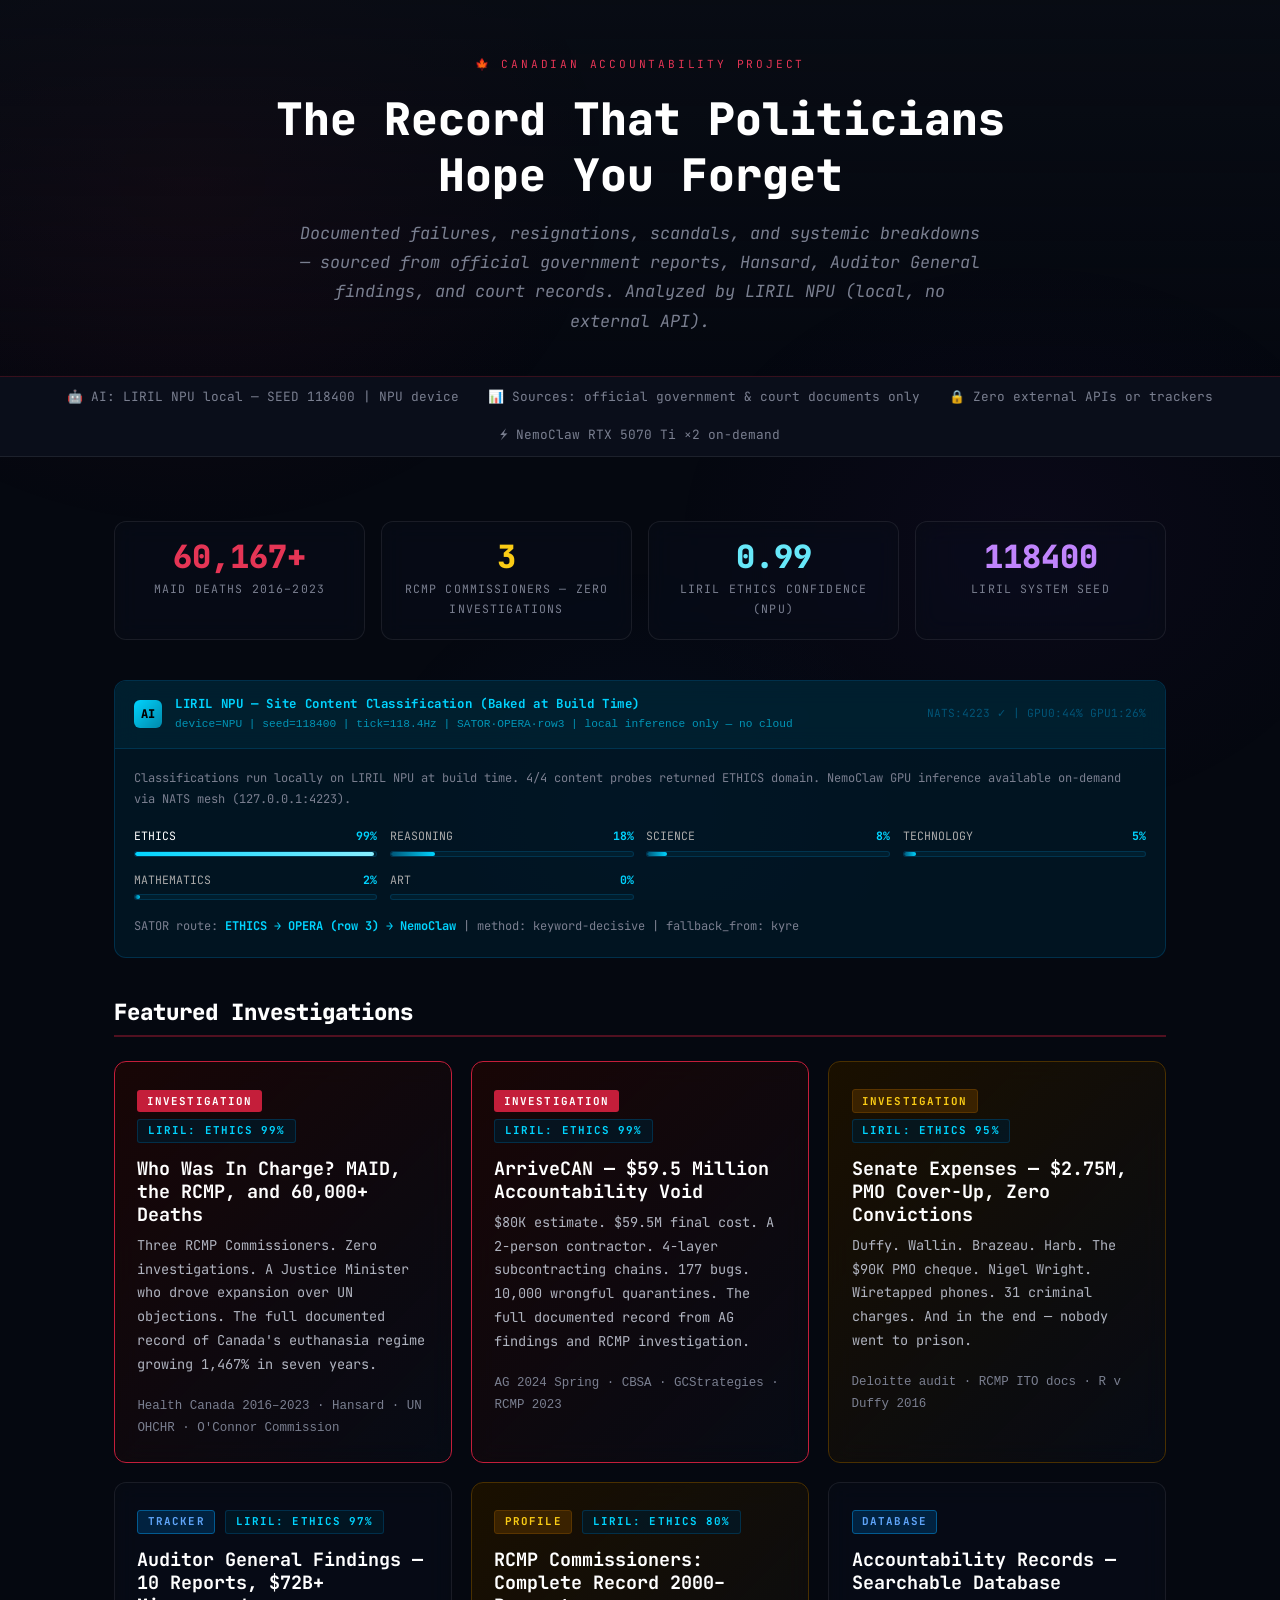
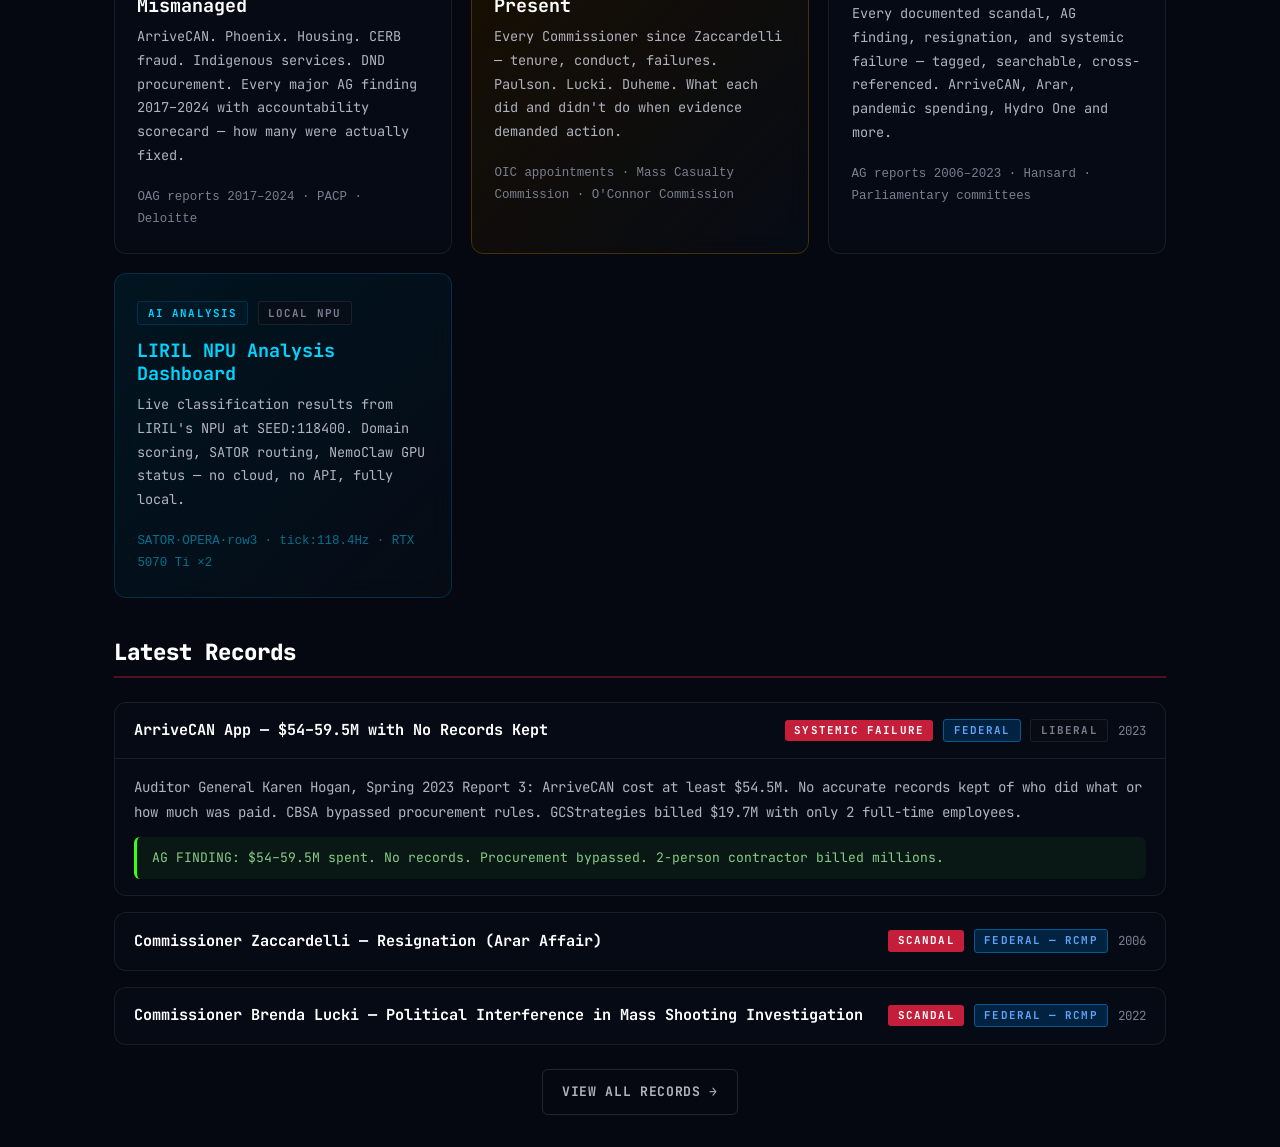
==== commit f3eac0ed: "feat: add ag-findings.html + update index featured cards + sitemap New page: ag-findings.html — 10 m" ====
--- a/index.html
+++ b/index.html
@@ -55,6 +55,24 @@
       <p class="text-sm">Three RCMP Commissioners. Zero investigations. A Justice Minister who drove expansion over UN objections. The full documented record of Canada's euthanasia regime growing 1,467% in seven years.</p>
       <div style="margin-top:1rem;font-size:0.78rem;color:var(--muted);font-family:monospace;">Health Canada 2016–2023 · Hansard · UN OHCHR · O'Connor Commission</div>
     </a>
+    <a href="arrivecan.html" class="card card-accent" style="display:block;text-decoration:none;">
+      <div style="margin-bottom:0.8rem;"><span class="tag tag-red">INVESTIGATION</span> <span class="tag tag-liril">LIRIL: ETHICS 99%</span></div>
+      <h3 style="color:#fff;margin-bottom:0.5rem;">ArriveCAN — $59.5 Million Accountability Void</h3>
+      <p class="text-sm">$80K estimate. $59.5M final cost. A 2-person contractor. 4-layer subcontracting chains. 177 bugs. 10,000 wrongful quarantines. The full documented record from AG findings and RCMP investigation.</p>
+      <div style="margin-top:1rem;font-size:0.78rem;color:var(--muted);font-family:monospace;">AG 2024 Spring · CBSA · GCStrategies · RCMP 2023</div>
+    </a>
+    <a href="senate-expenses.html" class="card card-gold" style="display:block;text-decoration:none;">
+      <div style="margin-bottom:0.8rem;"><span class="tag tag-gold">INVESTIGATION</span> <span class="tag tag-liril">LIRIL: ETHICS 95%</span></div>
+      <h3 style="color:#fff;margin-bottom:0.5rem;">Senate Expenses — $2.75M, PMO Cover-Up, Zero Convictions</h3>
+      <p class="text-sm">Duffy. Wallin. Brazeau. Harb. The $90K PMO cheque. Nigel Wright. Wiretapped phones. 31 criminal charges. And in the end — nobody went to prison.</p>
+      <div style="margin-top:1rem;font-size:0.78rem;color:var(--muted);font-family:monospace;">Deloitte audit · RCMP ITO docs · R v Duffy 2016</div>
+    </a>
+    <a href="ag-findings.html" class="card" style="display:block;text-decoration:none;">
+      <div style="margin-bottom:0.8rem;"><span class="tag tag-blue">TRACKER</span> <span class="tag tag-liril">LIRIL: ETHICS 97%</span></div>
+      <h3 style="color:#fff;margin-bottom:0.5rem;">Auditor General Findings — 10 Reports, $72B+ Mismanaged</h3>
+      <p class="text-sm">ArriveCAN. Phoenix. Housing. CERB fraud. Indigenous services. DND procurement. Every major AG finding 2017–2024 with accountability scorecard — how many were actually fixed.</p>
+      <div style="margin-top:1rem;font-size:0.78rem;color:var(--muted);font-family:monospace;">OAG reports 2017–2024 · PACP · Deloitte</div>
+    </a>
     <a href="rcmp-commissioners.html" class="card card-gold" style="display:block;text-decoration:none;">
       <div style="margin-bottom:0.8rem;"><span class="tag tag-gold">PROFILE</span> <span class="tag tag-liril">LIRIL: ETHICS 80%</span></div>
       <h3 style="color:#fff;margin-bottom:0.5rem;">RCMP Commissioners: Complete Record 2000–Present</h3>
--- a/styles.css
+++ b/styles.css
@@ -14,7 +14,7 @@
   --surface:   #0a0e1a;
   --card:      rgba(10, 14, 22, 0.55);
   --card2:     rgba(15, 20, 32, 0.65);
-  --border:    rgba(255, 255, 255, 0.06);
+  --border: rgba(255, 255, 255, 0.08);
   --border2:   rgba(255, 255, 255, 0.12);
   --accent:    #c41e3a;
   --accent2:   #e53555;
@@ -41,6 +41,9 @@
   --radius: 12px;
   --radius-sm: 6px;
   --shadow: 0 4px 24px rgba(0,0,0,0.4), inset 0 1px 0 rgba(255,255,255,0.04);
+  --shadow-glass: 0 4px 24px rgba(0,0,0,0.3), inset 0 1px 0 rgba(255,255,255,0.04);
+  --shadow-glass-h: 0 8px 32px rgba(0,0,0,0.4), inset 0 1px 0 rgba(255,255,255,0.06);
+  --backdrop-card: blur(12px) saturate(160%);
   --transition: 0.2s ease;
 }
 
@@ -68,12 +71,86 @@
     radial-gradient(ellipse 400px 350px at 50% 90%, rgba(37,99,235,0.05) 0%, transparent 70%);
 }
 .glass {
-  background: rgba(10, 14, 22, 0.55);
-  backdrop-filter: blur(12px) saturate(160%);
-  -webkit-backdrop-filter: blur(12px) saturate(160%);
-  border: 1px solid rgba(255, 255, 255, 0.08);
-  border-radius: var(--radius);
-  box-shadow: 0 4px 24px rgba(0,0,0,0.3), inset 0 1px 0 rgba(255,255,255,0.04);
+  background: var(--card);
+  backdrop-filter: var(--backdrop-card);
+  -webkit-backdrop-filter: var(--backdrop-card);
+  border: 1px solid var(--border);
+  border-radius: var(--radius);
+  box-shadow: var(--shadow-glass);
+}
+.glass:hover {
+  background: var(--card2);
+  border-color: rgba(196, 30, 58, 0.35);
+  box-shadow: var(--shadow-glass-h);
+}
+
+/* Modular glass utilities — use on any element */
+.glass-card {
+  background: var(--card);
+  backdrop-filter: var(--backdrop-card);
+  -webkit-backdrop-filter: var(--backdrop-card);
+  border: 1px solid var(--border);
+  border-radius: var(--radius);
+  box-shadow: var(--shadow-glass);
+  padding: 1.5rem;
+  transition: all 0.2s ease;
+}
+.glass-card:hover {
+  background: var(--card2);
+  border-color: rgba(196, 30, 58, 0.35);
+  box-shadow: var(--shadow-glass-h);
+  transform: translateY(-2px);
+}
+.glass-panel {
+  background: var(--card);
+  backdrop-filter: var(--backdrop-card);
+  -webkit-backdrop-filter: var(--backdrop-card);
+  border: 1px solid var(--border);
+  border-radius: var(--radius);
+  box-shadow: var(--shadow-glass);
+  padding: 2rem;
+  margin: 1.5rem 0;
+}
+.glass-stat {
+  background: var(--card);
+  backdrop-filter: var(--backdrop-card);
+  -webkit-backdrop-filter: var(--backdrop-card);
+  border: 1px solid var(--border);
+  border-left: 3px solid var(--accent);
+  border-radius: var(--radius);
+  box-shadow: var(--shadow-glass);
+  padding: 1.5rem;
+  transition: all 0.2s ease;
+}
+.glass-stat:hover {
+  background: var(--card2);
+  box-shadow: var(--shadow-glass-h);
+  transform: translateY(-2px);
+}
+.glass-row {
+  background: var(--card);
+  backdrop-filter: var(--backdrop-card);
+  -webkit-backdrop-filter: var(--backdrop-card);
+  border: 1px solid var(--border);
+  border-radius: var(--radius-sm);
+  box-shadow: var(--shadow-glass);
+  padding: 0.75rem 1.25rem;
+  transition: background 0.2s ease;
+}
+.glass-row:hover { background: var(--card2); }
+
+/* Grid helpers */
+.glass-stat-grid {
+  display: grid;
+  grid-template-columns: repeat(auto-fit, minmax(200px, 1fr));
+  gap: 1rem;
+  margin: 1.5rem 0;
+}
+.glass-card-grid {
+  display: grid;
+  grid-template-columns: repeat(auto-fit, minmax(250px, 1fr));
+  gap: 1rem;
+  margin: 1.5rem 0;
 }
 
 
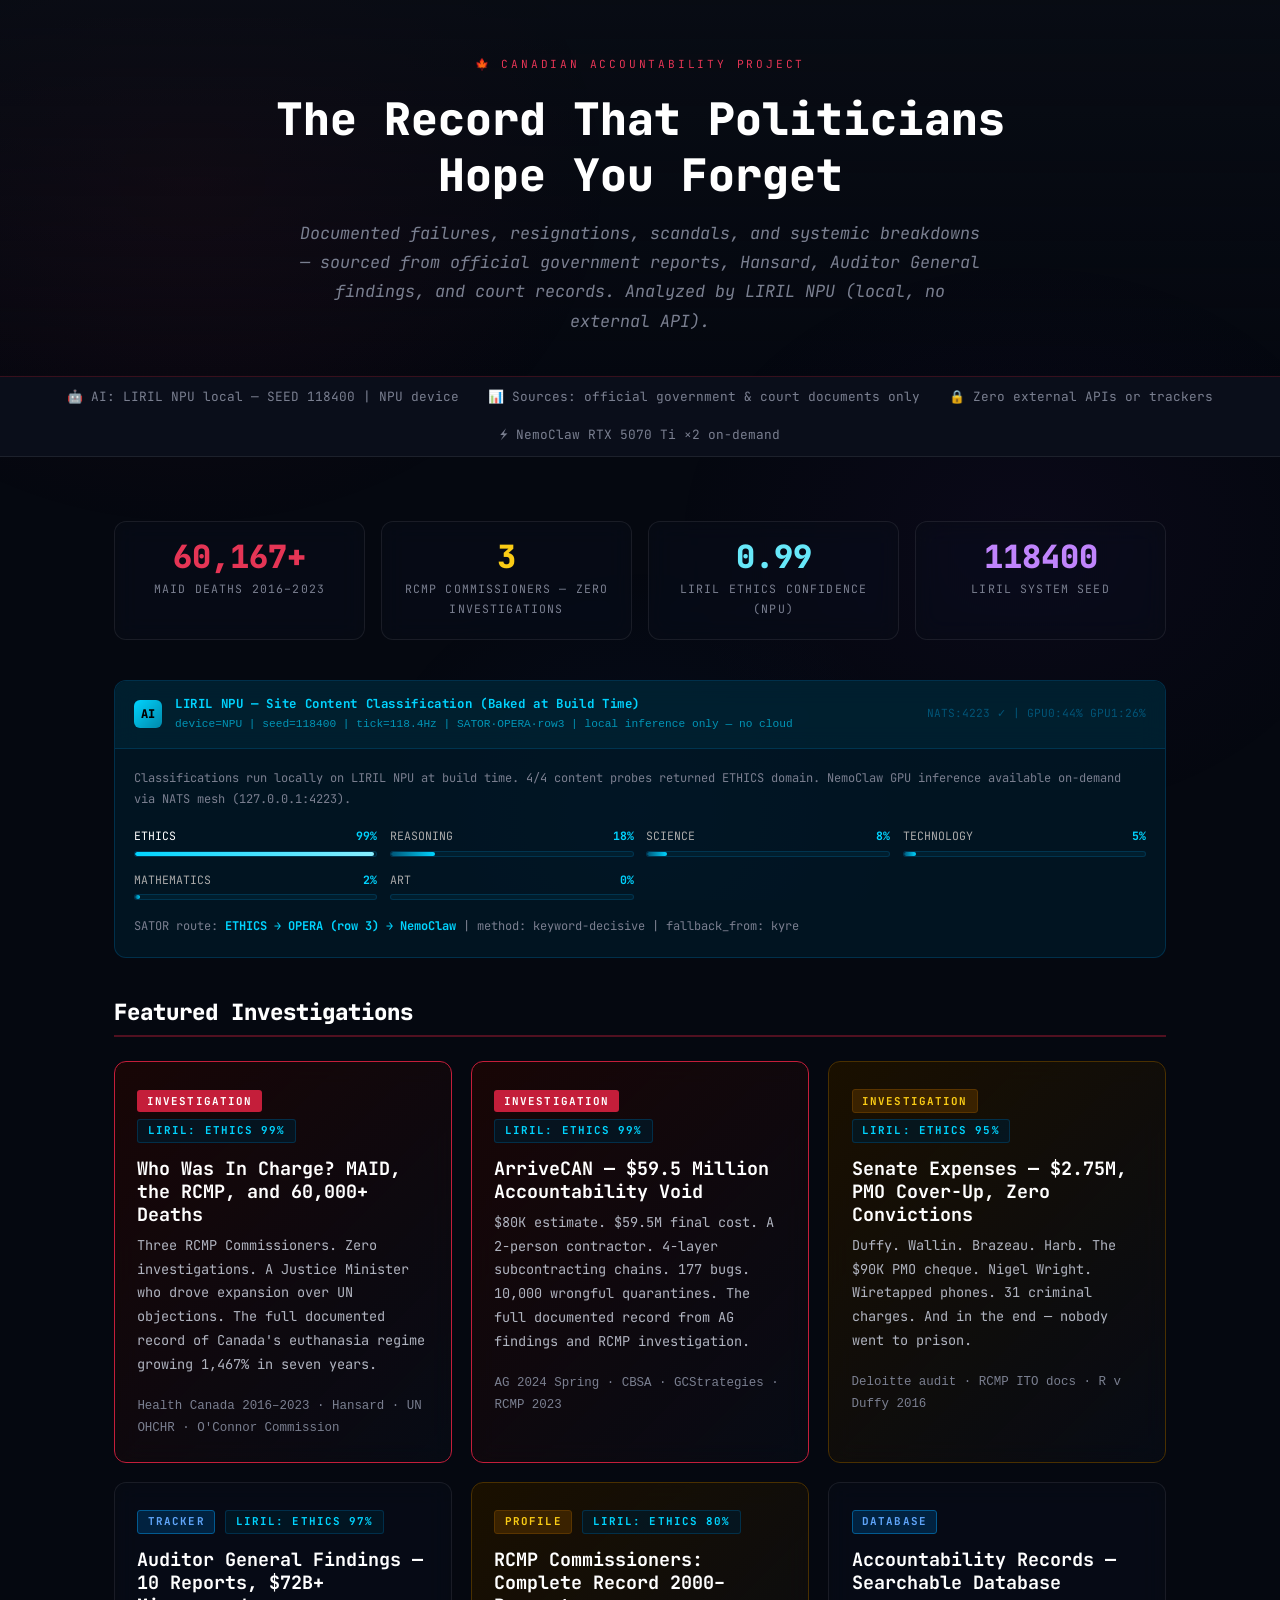
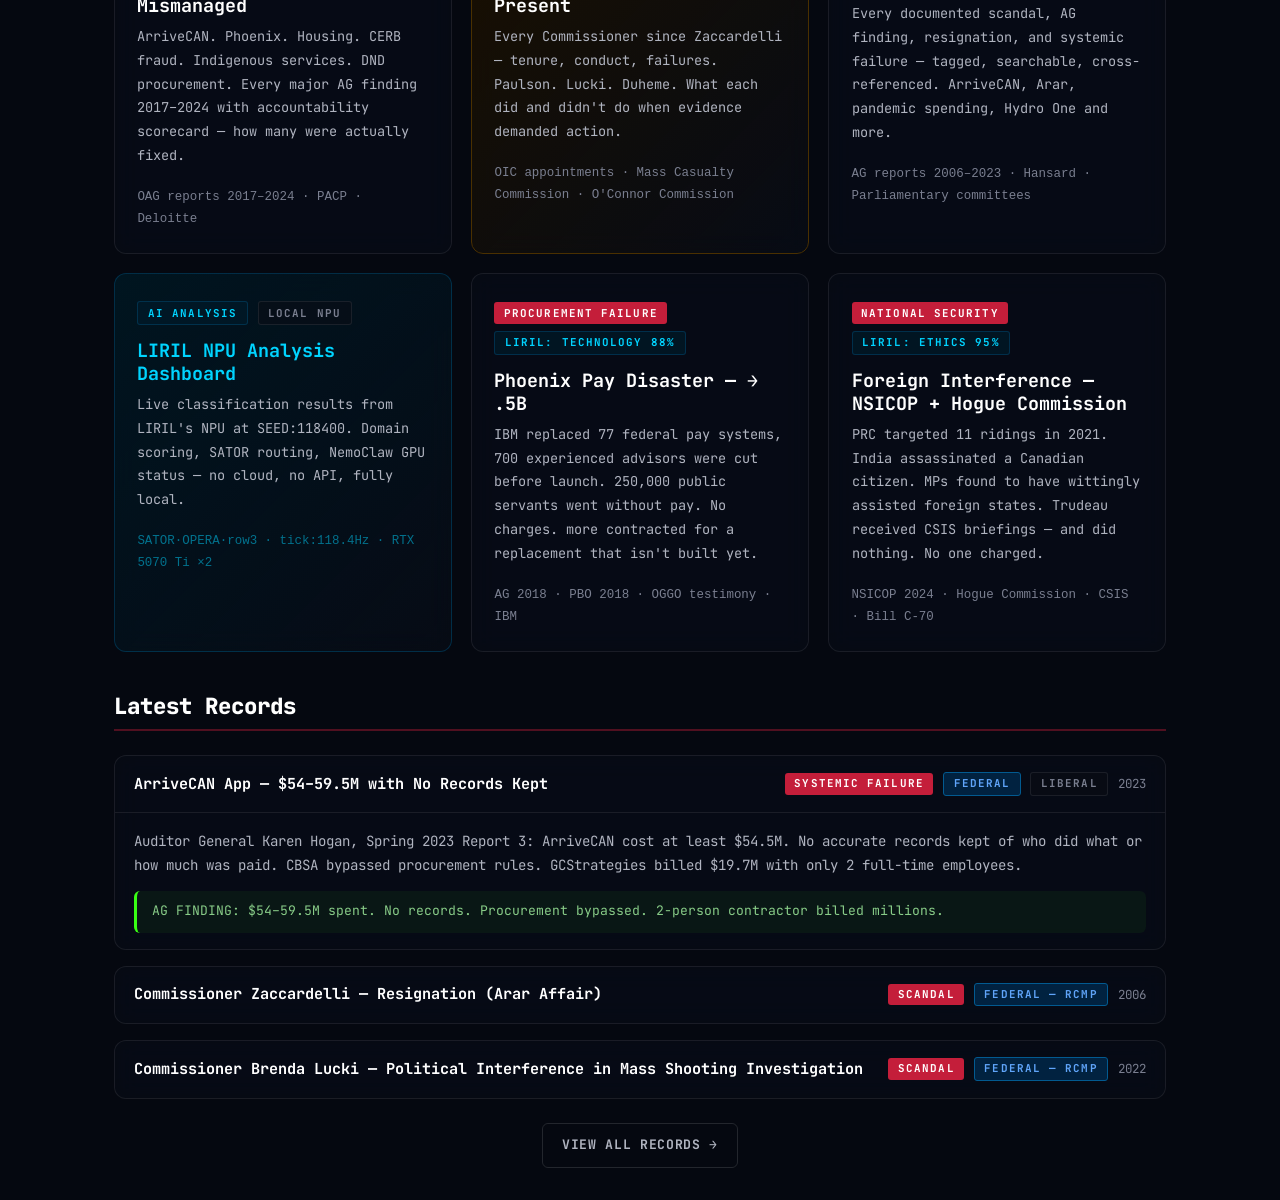
==== commit 112fbbfd: "feat: add phoenix-pay + foreign-interference to index.html + sitemap Co-authored-by: Copilot <223556" ====
--- a/index.html
+++ b/index.html
@@ -91,6 +91,18 @@
       <p class="text-sm">Live classification results from LIRIL's NPU at SEED:118400. Domain scoring, SATOR routing, NemoClaw GPU status — no cloud, no API, fully local.</p>
       <div style="margin-top:1rem;font-size:0.78rem;color:rgba(0,212,255,0.5);font-family:monospace;">SATOR·OPERA·row3 · tick:118.4Hz · RTX 5070 Ti ×2</div>
     </a>
+    <a href="phoenix-pay.html" class="card" style="display:block;text-decoration:none;">
+      <div style="margin-bottom:0.8rem;"><span class="tag tag-red">PROCUREMENT FAILURE</span> <span class="tag tag-liril">LIRIL: TECHNOLOGY 88%</span></div>
+      <h3 style="color:#fff;margin-bottom:0.5rem;">Phoenix Pay Disaster —  → .5B</h3>
+      <p class="text-sm">IBM replaced 77 federal pay systems, 700 experienced advisors were cut before launch. 250,000 public servants went without pay. No charges.  more contracted for a replacement that isn't built yet.</p>
+      <div style="margin-top:1rem;font-size:0.78rem;color:var(--muted);font-family:monospace;">AG 2018 · PBO 2018 · OGGO testimony · IBM </div>
+    </a>
+    <a href="foreign-interference.html" class="card" style="display:block;text-decoration:none;">
+      <div style="margin-bottom:0.8rem;"><span class="tag tag-red">NATIONAL SECURITY</span> <span class="tag tag-liril">LIRIL: ETHICS 95%</span></div>
+      <h3 style="color:#fff;margin-bottom:0.5rem;">Foreign Interference — NSICOP + Hogue Commission</h3>
+      <p class="text-sm">PRC targeted 11 ridings in 2021. India assassinated a Canadian citizen. MPs found to have wittingly assisted foreign states. Trudeau received CSIS briefings — and did nothing. No one charged.</p>
+      <div style="margin-top:1rem;font-size:0.78rem;color:var(--muted);font-family:monospace;">NSICOP 2024 · Hogue Commission · CSIS · Bill C-70</div>
+    </a>
   </div>
   <h2 class="section-title">Latest Records</h2>
   <div class="record-card open"><div class="record-header" onclick="this.parentElement.classList.toggle('open')"><span class="record-title">ArriveCAN App — $54–59.5M with No Records Kept</span><span class="tag tag-red">SYSTEMIC FAILURE</span><span class="tag tag-blue">Federal</span><span class="tag tag-muted">Liberal</span><span class="record-year">2023</span></div><div class="record-body"><p>Auditor General Karen Hogan, Spring 2023 Report 3: ArriveCAN cost at least $54.5M. No accurate records kept of who did what or how much was paid. CBSA bypassed procurement rules. GCStrategies billed $19.7M with only 2 full-time employees.</p><div class="record-outcome outcome-systemic">AG FINDING: $54–59.5M spent. No records. Procurement bypassed. 2-person contractor billed millions.</div></div></div>
@@ -101,4 +113,4 @@
 <div id="page-footer-placeholder"></div>
 <script src="nav.js"></script>
 </body>
-</html>+</html>
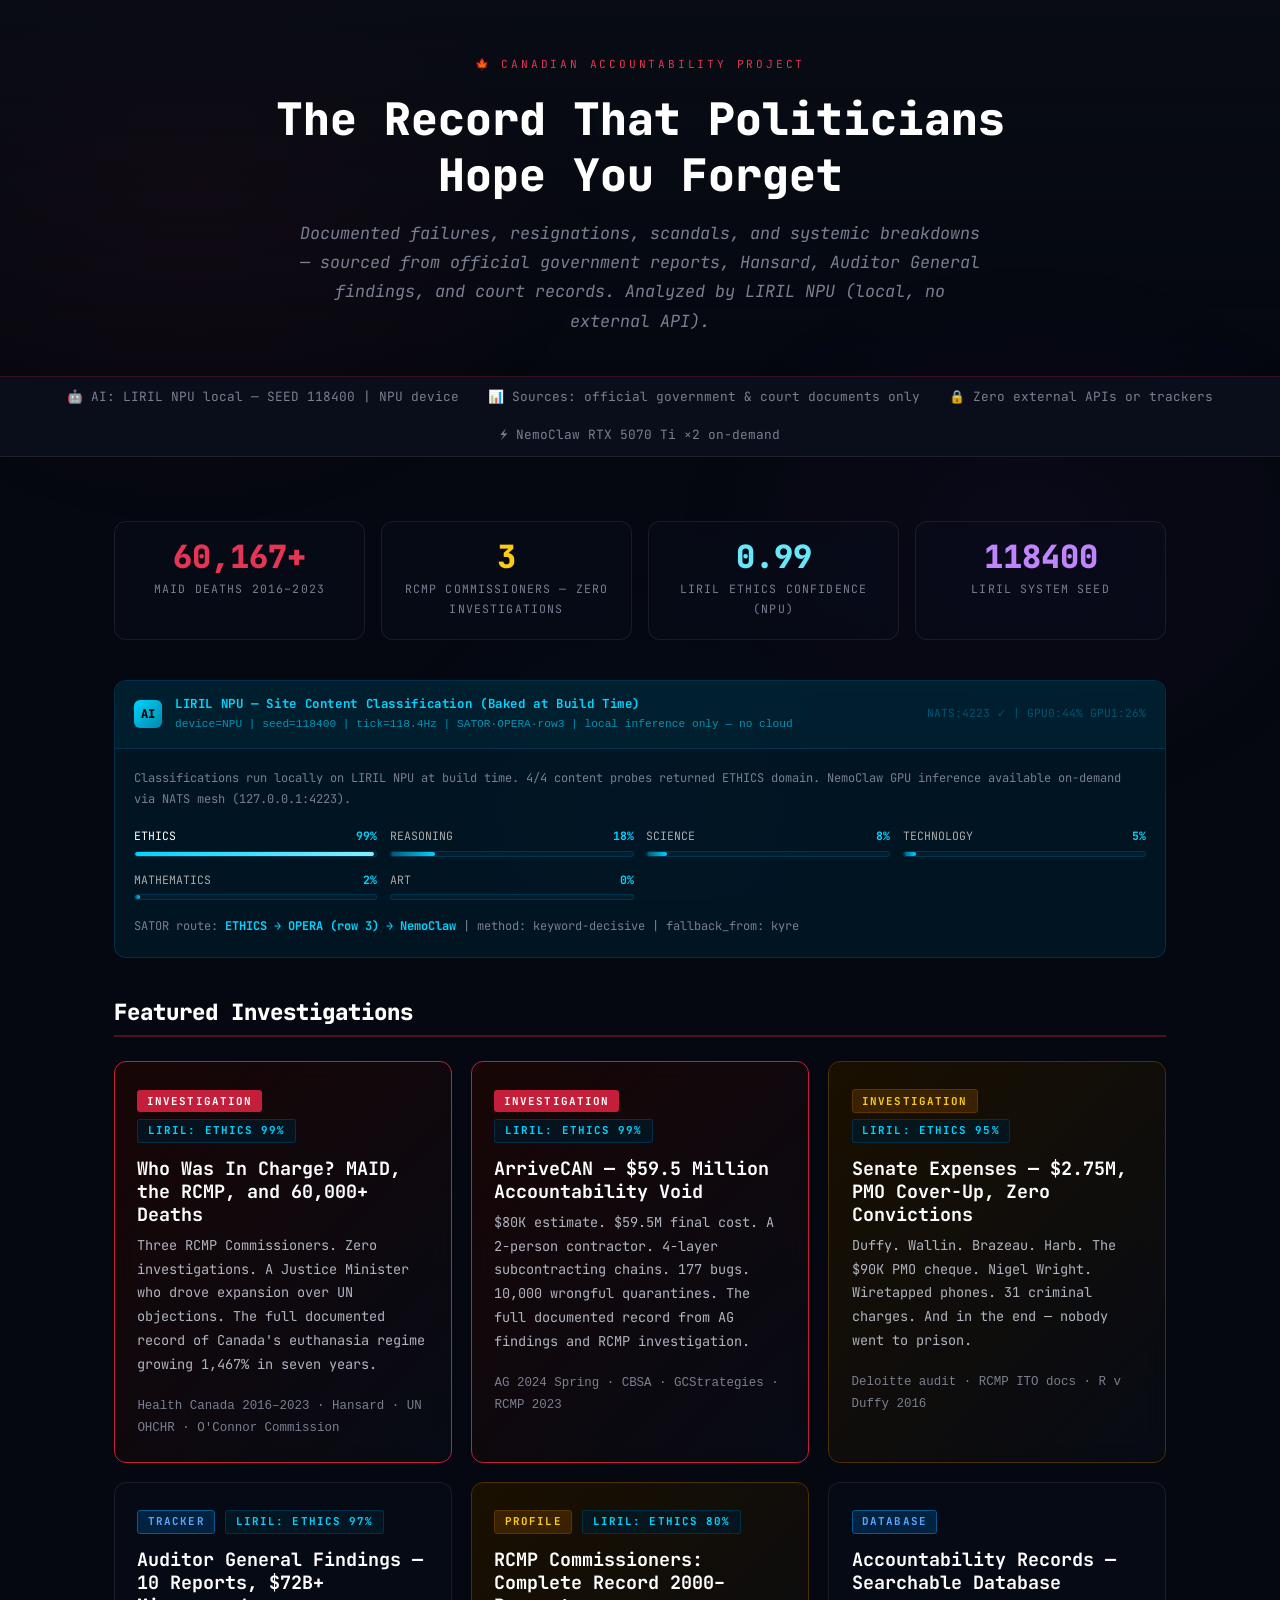
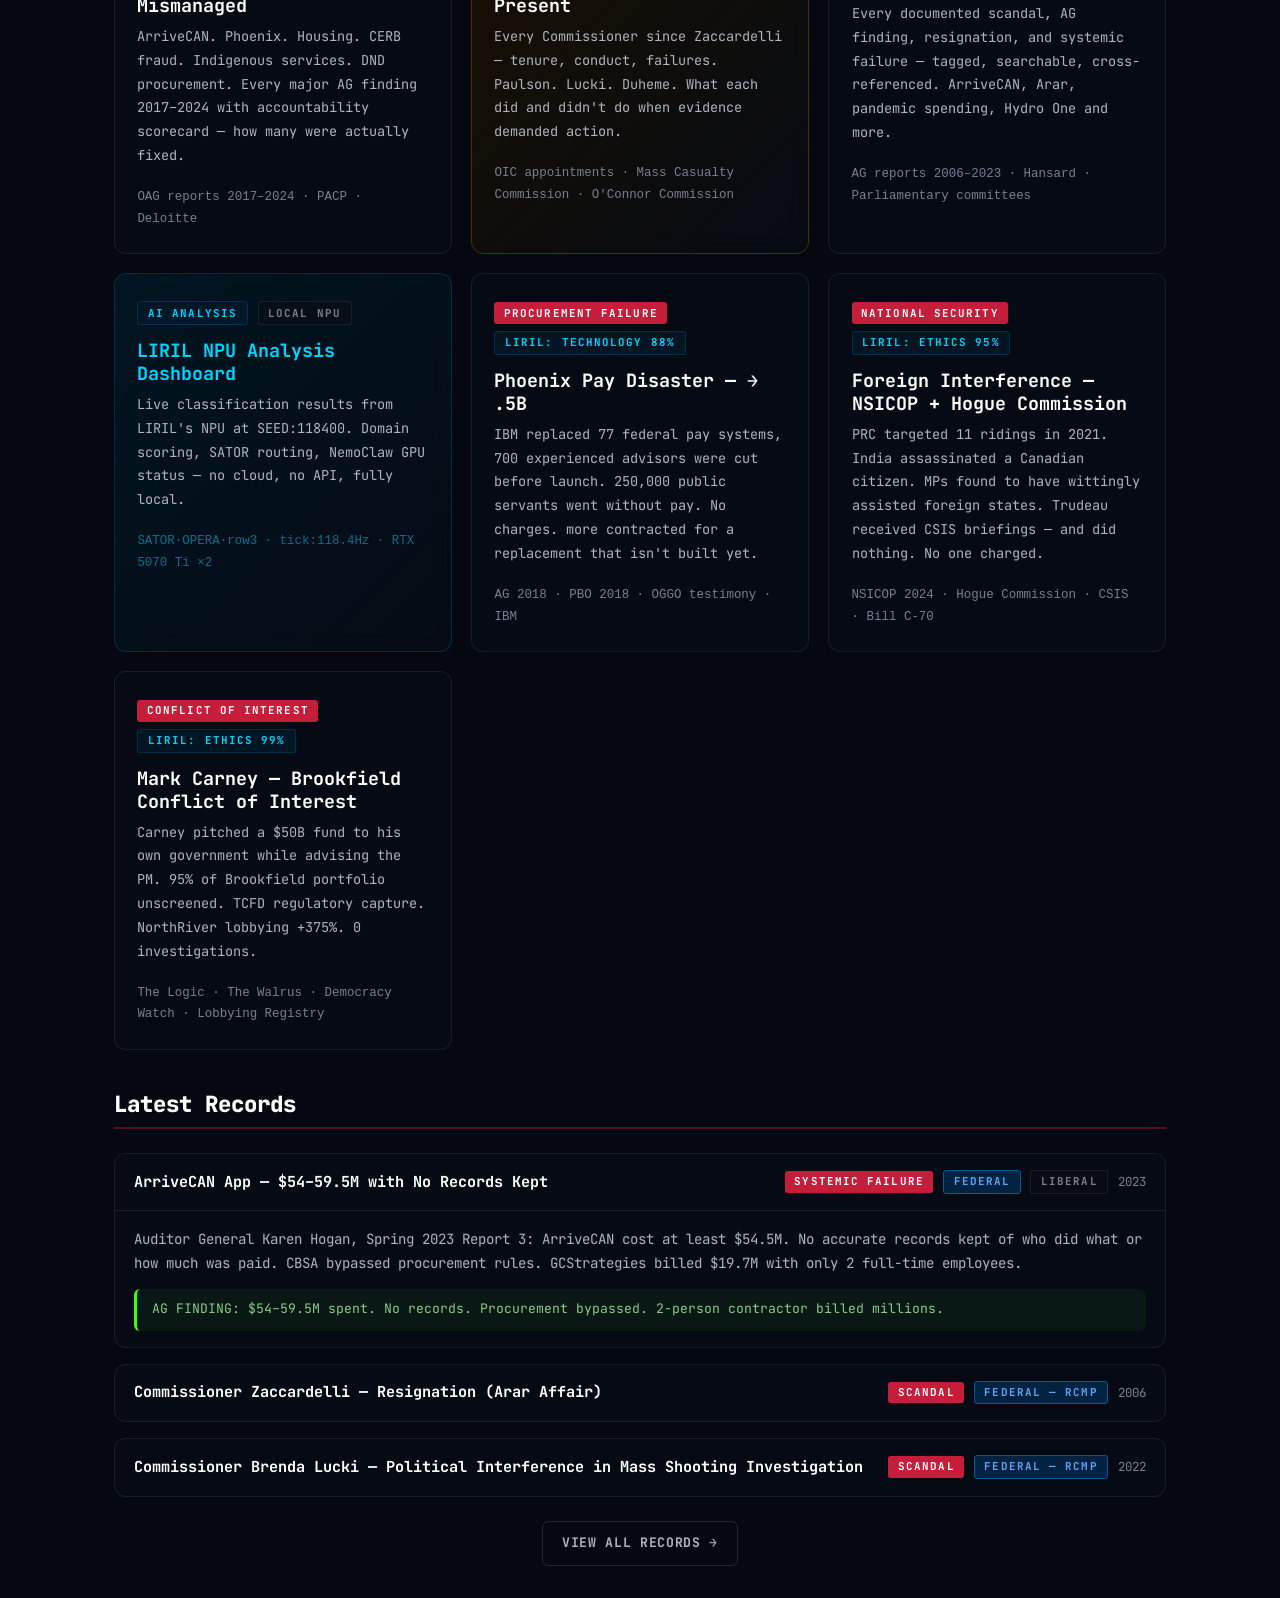
==== commit 3a578b83: "feat: carney-conflicts, scandals+indigenous upgrades, index+sitemap - carney-conflicts.html: 846 lin" ====
--- a/index.html
+++ b/index.html
@@ -1,4 +1,4 @@
-<!DOCTYPE html>
+﻿<!DOCTYPE html>
 <html lang="en">
 <head>
   <meta charset="UTF-8" />
@@ -103,6 +103,12 @@
       <p class="text-sm">PRC targeted 11 ridings in 2021. India assassinated a Canadian citizen. MPs found to have wittingly assisted foreign states. Trudeau received CSIS briefings — and did nothing. No one charged.</p>
       <div style="margin-top:1rem;font-size:0.78rem;color:var(--muted);font-family:monospace;">NSICOP 2024 · Hogue Commission · CSIS · Bill C-70</div>
     </a>
+    <a href="carney-conflicts.html" class="card" style="display:block;text-decoration:none;">
+      <div style="margin-bottom:0.8rem;"><span class="tag tag-red">CONFLICT OF INTEREST</span> <span class="tag tag-liril">LIRIL: ETHICS 99%</span></div>
+      <h3 style="color:#fff;margin-bottom:0.5rem;">Mark Carney — Brookfield Conflict of Interest</h3>
+      <p class="text-sm">Carney pitched a $50B fund to his own government while advising the PM. 95% of Brookfield portfolio unscreened. TCFD regulatory capture. NorthRiver lobbying +375%. 0 investigations.</p>
+      <div style="margin-top:1rem;font-size:0.78rem;color:var(--muted);font-family:monospace;">The Logic · The Walrus · Democracy Watch · Lobbying Registry</div>
+    </a>
   </div>
   <h2 class="section-title">Latest Records</h2>
   <div class="record-card open"><div class="record-header" onclick="this.parentElement.classList.toggle('open')"><span class="record-title">ArriveCAN App — $54–59.5M with No Records Kept</span><span class="tag tag-red">SYSTEMIC FAILURE</span><span class="tag tag-blue">Federal</span><span class="tag tag-muted">Liberal</span><span class="record-year">2023</span></div><div class="record-body"><p>Auditor General Karen Hogan, Spring 2023 Report 3: ArriveCAN cost at least $54.5M. No accurate records kept of who did what or how much was paid. CBSA bypassed procurement rules. GCStrategies billed $19.7M with only 2 full-time employees.</p><div class="record-outcome outcome-systemic">AG FINDING: $54–59.5M spent. No records. Procurement bypassed. 2-person contractor billed millions.</div></div></div>
